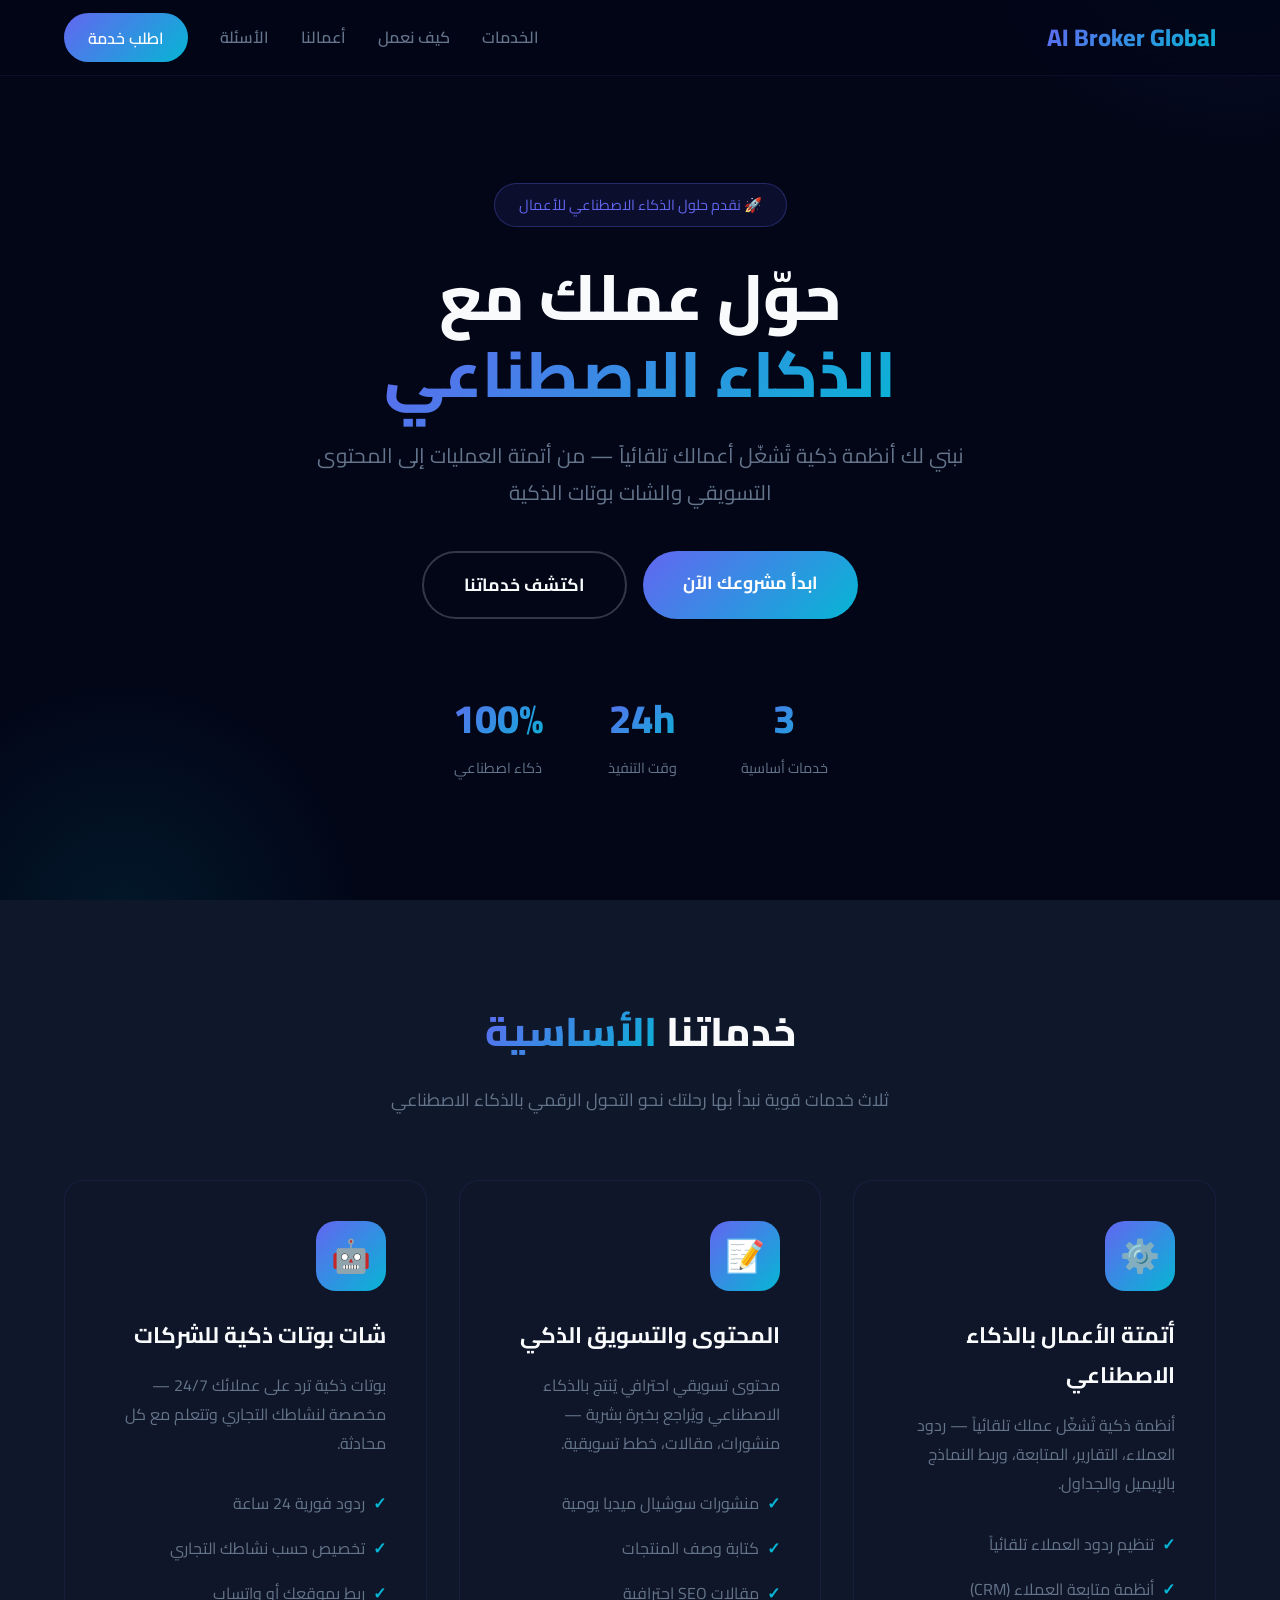
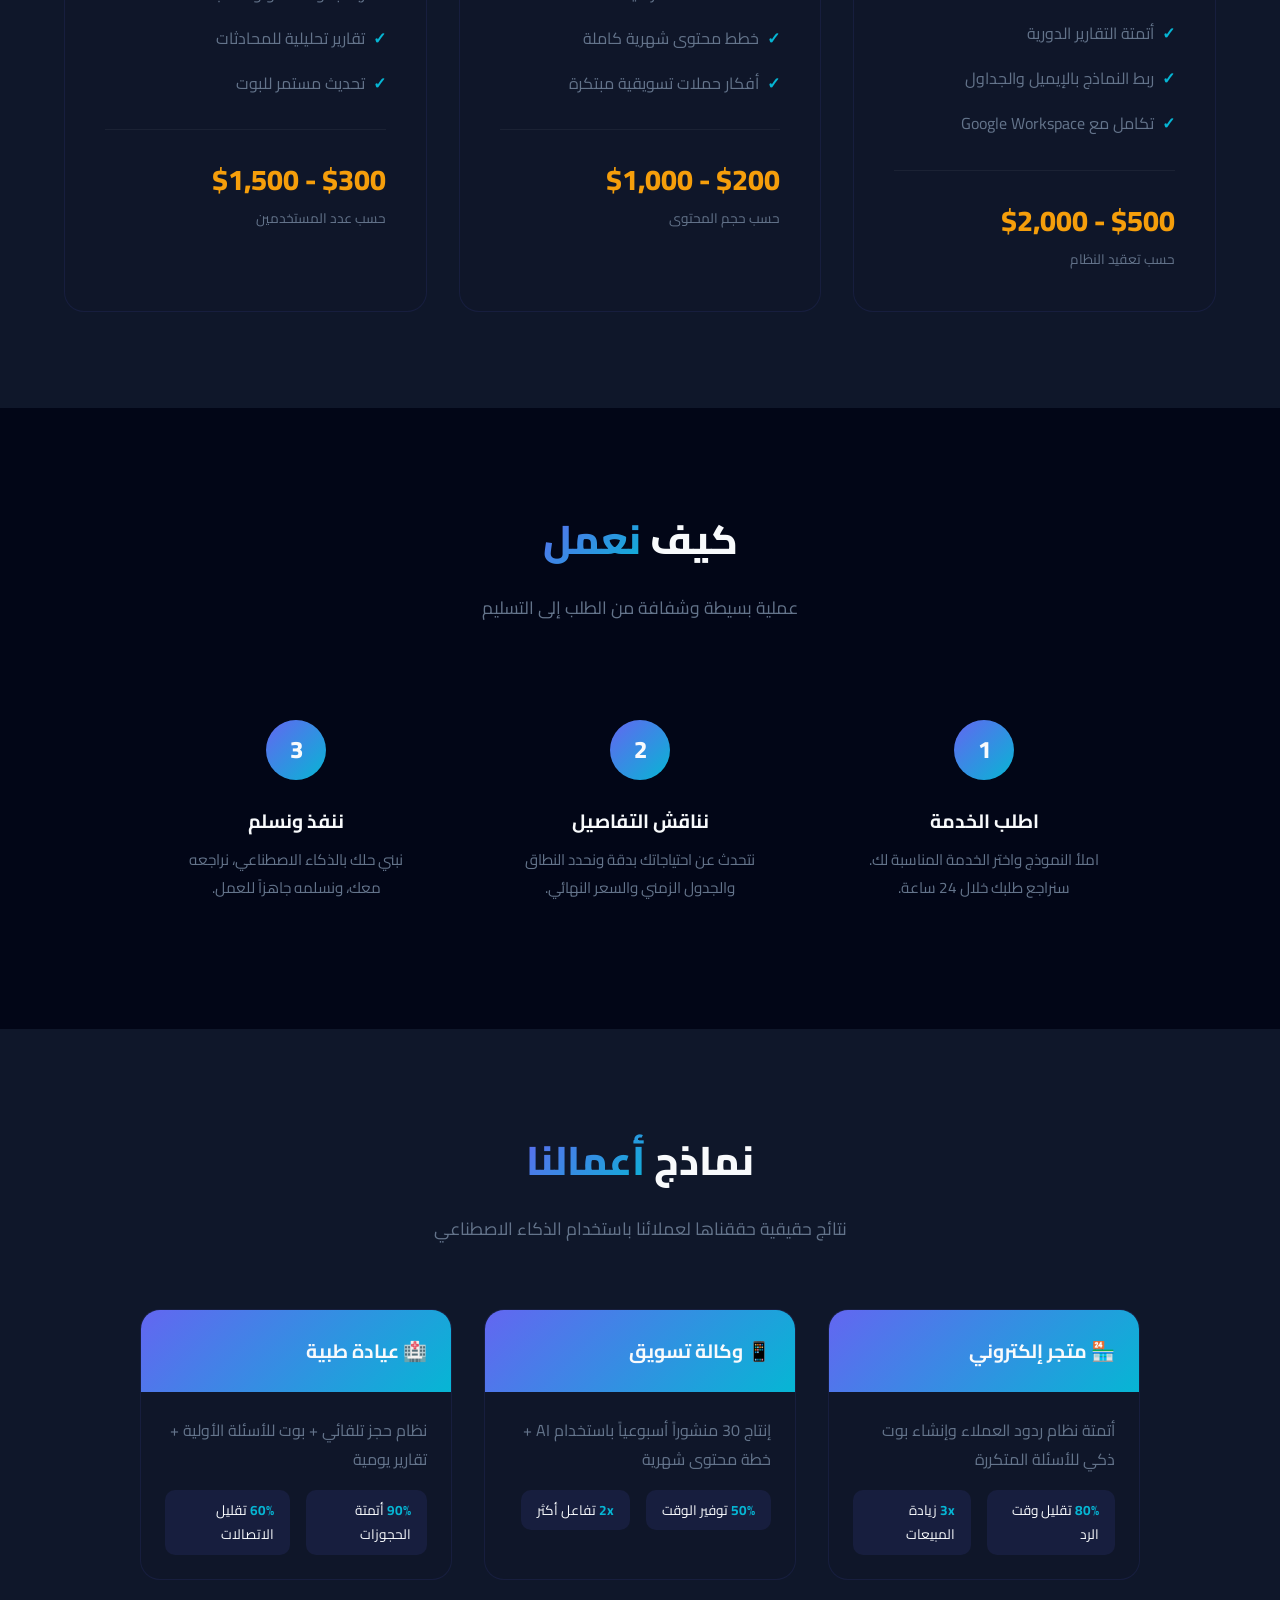
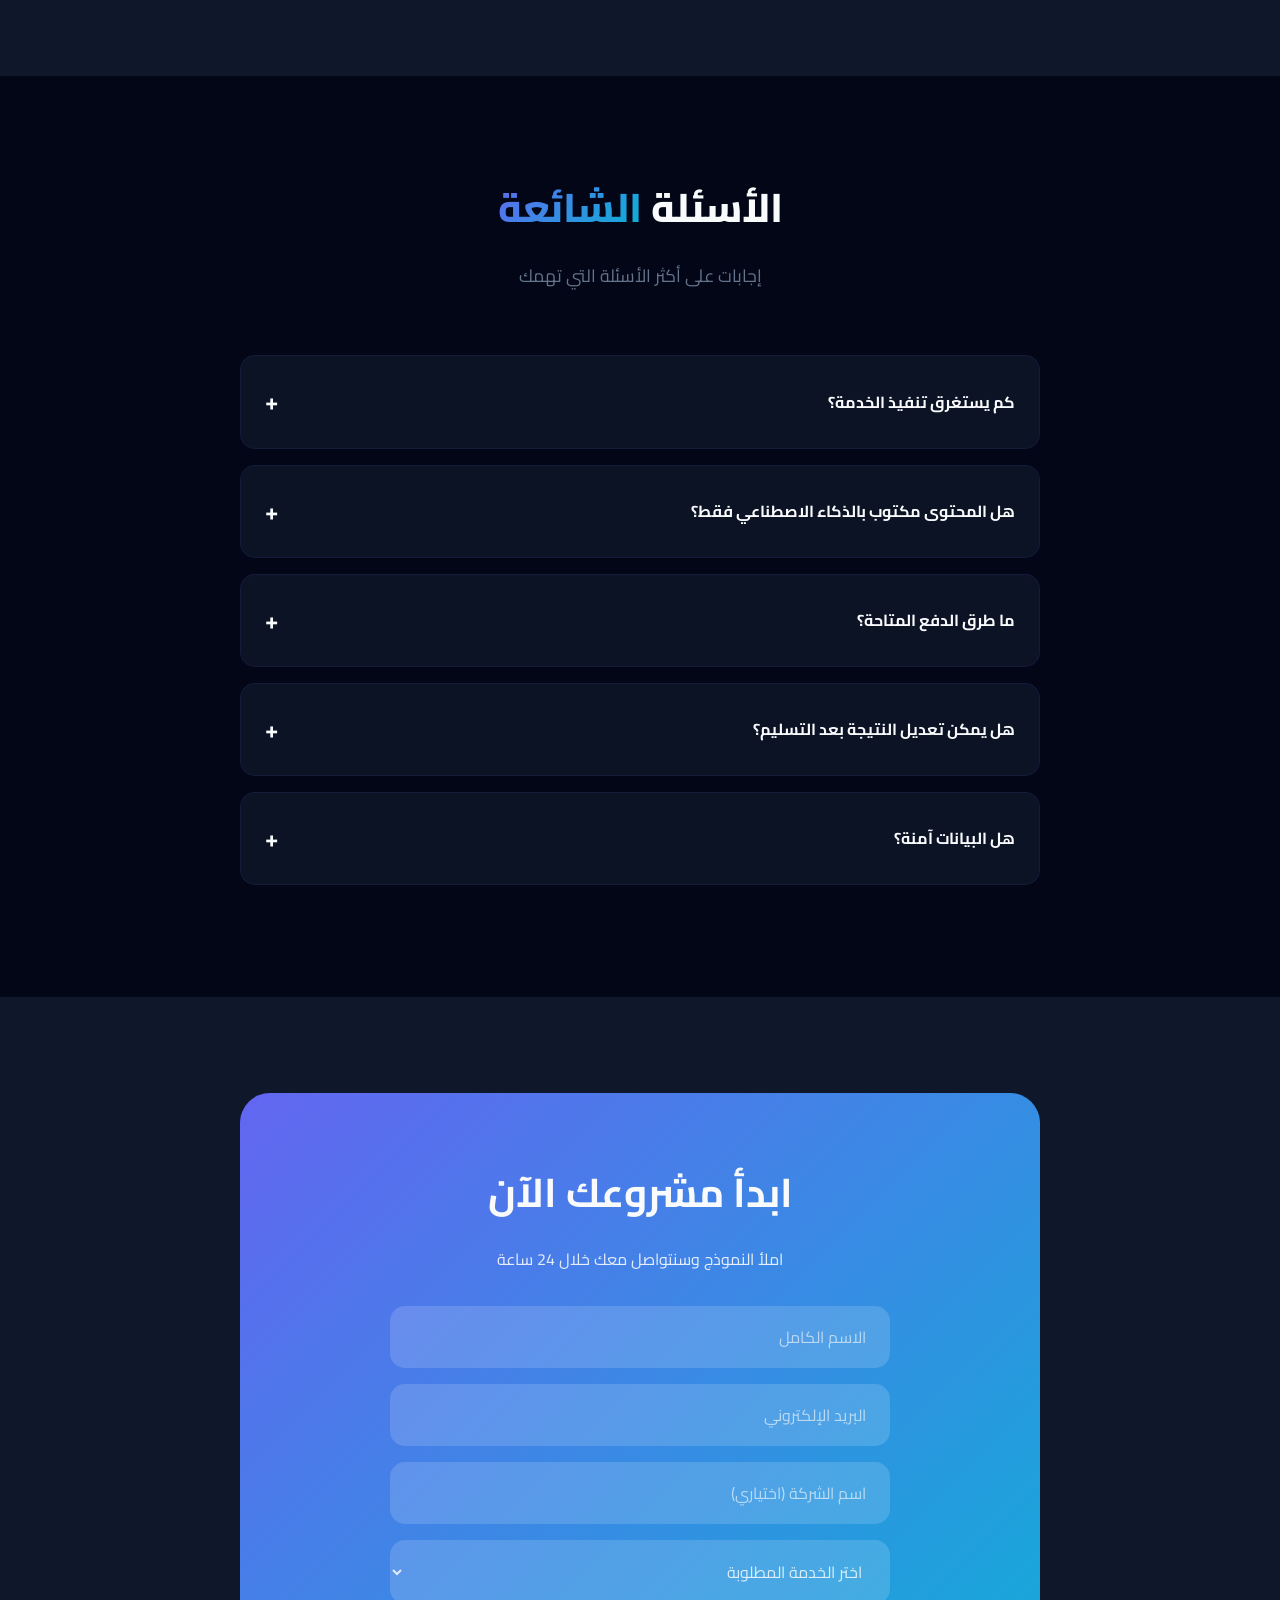
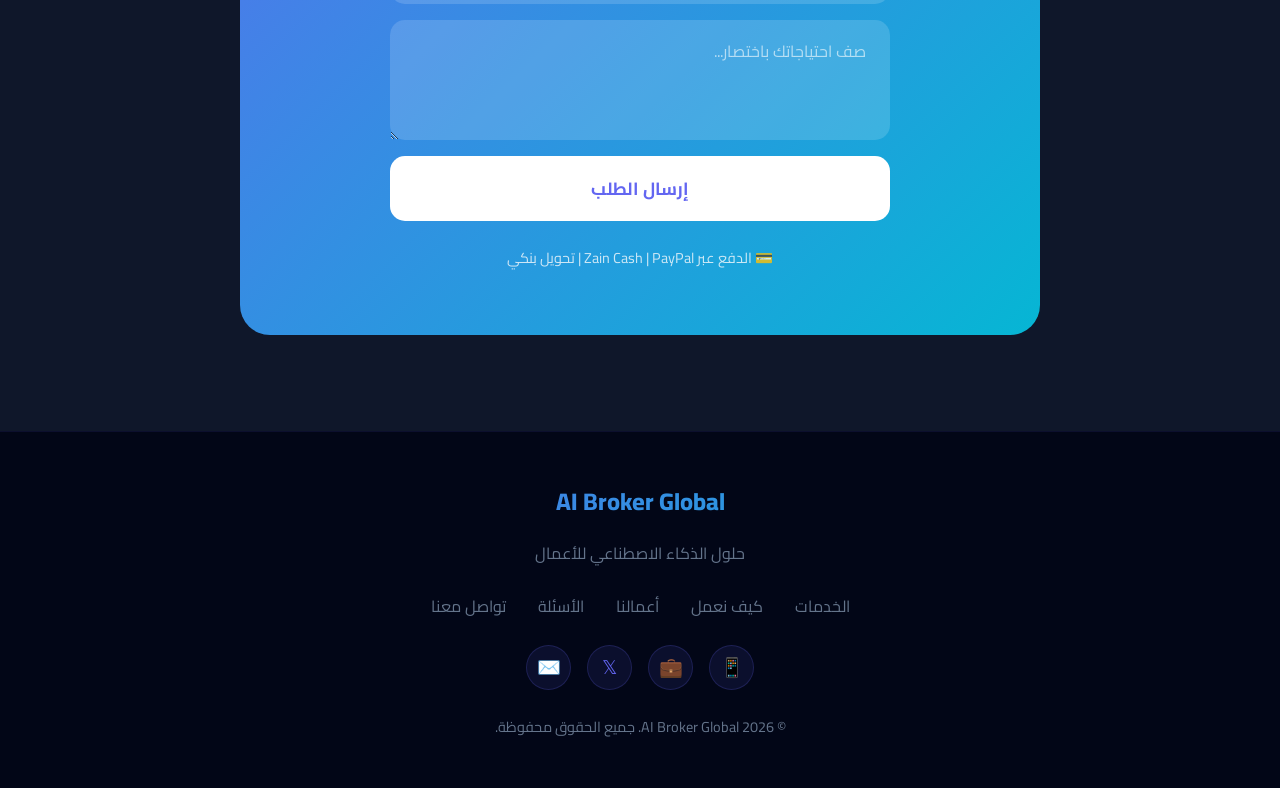
==== index.html @ 9f8cab91 "Move index.htm1 to root for GitHub pages" ====
<!DOCTYPE html>
<html lang="ar" dir="rtl">
<head>
    <meta charset="UTF-8">
    <meta name="viewport" content="width=device-width, initial-scale=1.0">
    <title>AI Broker Global | حلول الذكاء الاصطناعي للأعمال</title>
    <link rel="preconnect" href="https://fonts.googleapis.com">
    <link href="https://fonts.googleapis.com/css2?family=Cairo:wght@300;400;600;700;800&display=swap" rel="stylesheet">
    <style>
        :root {
            --primary: #6366f1;
            --primary-dark: #4f46e5;
            --secondary: #06b6d4;
            --accent: #f59e0b;
            --dark: #0f172a;
            --darker: #020617;
            --light: #f8fafc;
            --gray: #64748b;
            --gradient: linear-gradient(135deg, #6366f1 0%, #06b6d4 100%);
            --gradient-2: linear-gradient(135deg, #f59e0b 0%, #ef4444 100%);
        }

        * {
            margin: 0;
            padding: 0;
            box-sizing: border-box;
        }

        body {
            font-family: 'Cairo', sans-serif;
            background: var(--darker);
            color: var(--light);
            line-height: 1.8;
            overflow-x: hidden;
        }

        /* Animations */
        @keyframes fadeInUp {
            from { opacity: 0; transform: translateY(40px); }
            to { opacity: 1; transform: translateY(0); }
        }

        @keyframes float {
            0%, 100% { transform: translateY(0); }
            50% { transform: translateY(-20px); }
        }

        @keyframes pulse {
            0%, 100% { box-shadow: 0 0 0 0 rgba(99, 102, 241, 0.4); }
            50% { box-shadow: 0 0 0 20px rgba(99, 102, 241, 0); }
        }

        @keyframes gradientShift {
            0% { background-position: 0% 50%; }
            50% { background-position: 100% 50%; }
            100% { background-position: 0% 50%; }
        }

        .animate {
            animation: fadeInUp 0.8s ease forwards;
            opacity: 0;
        }

        .delay-1 { animation-delay: 0.1s; }
        .delay-2 { animation-delay: 0.2s; }
        .delay-3 { animation-delay: 0.3s; }
        .delay-4 { animation-delay: 0.4s; }
        .delay-5 { animation-delay: 0.5s; }

        /* Navigation */
        nav {
            position: fixed;
            top: 0;
            width: 100%;
            padding: 1rem 5%;
            display: flex;
            justify-content: space-between;
            align-items: center;
            z-index: 1000;
            background: rgba(2, 6, 23, 0.8);
            backdrop-filter: blur(20px);
            border-bottom: 1px solid rgba(99, 102, 241, 0.1);
        }

        .logo {
            font-size: 1.5rem;
            font-weight: 800;
            background: var(--gradient);
            -webkit-background-clip: text;
            -webkit-text-fill-color: transparent;
            background-clip: text;
        }

        .nav-links {
            display: flex;
            gap: 2rem;
            list-style: none;
        }

        .nav-links a {
            color: var(--gray);
            text-decoration: none;
            font-weight: 600;
            transition: all 0.3s;
            position: relative;
        }

        .nav-links a:hover {
            color: var(--primary);
        }

        .nav-links a::after {
            content: '';
            position: absolute;
            bottom: -5px;
            right: 0;
            width: 0;
            height: 2px;
            background: var(--gradient);
            transition: width 0.3s;
        }

        .nav-links a:hover::after {
            width: 100%;
        }

        .cta-nav {
            background: var(--gradient);
            color: white !important;
            padding: 0.6rem 1.5rem;
            border-radius: 50px;
        }

        .cta-nav::after { display: none !important; }

        /* Hero Section */
        .hero {
            min-height: 100vh;
            display: flex;
            align-items: center;
            justify-content: center;
            text-align: center;
            padding: 8rem 5% 4rem;
            position: relative;
            overflow: hidden;
        }

        .hero::before {
            content: '';
            position: absolute;
            top: -50%;
            right: -20%;
            width: 600px;
            height: 600px;
            background: radial-gradient(circle, rgba(99, 102, 241, 0.15) 0%, transparent 70%);
            border-radius: 50%;
            animation: float 6s ease-in-out infinite;
        }

        .hero::after {
            content: '';
            position: absolute;
            bottom: -30%;
            left: -10%;
            width: 500px;
            height: 500px;
            background: radial-gradient(circle, rgba(6, 182, 212, 0.1) 0%, transparent 70%);
            border-radius: 50%;
            animation: float 8s ease-in-out infinite reverse;
        }

        .hero-content {
            position: relative;
            z-index: 1;
            max-width: 900px;
        }

        .badge {
            display: inline-block;
            background: rgba(99, 102, 241, 0.1);
            border: 1px solid rgba(99, 102, 241, 0.3);
            padding: 0.5rem 1.5rem;
            border-radius: 50px;
            font-size: 0.9rem;
            color: var(--primary);
            margin-bottom: 2rem;
        }

        .hero h1 {
            font-size: clamp(2.5rem, 5vw, 4.5rem);
            font-weight: 800;
            line-height: 1.2;
            margin-bottom: 1.5rem;
        }

        .hero h1 span {
            background: var(--gradient);
            -webkit-background-clip: text;
            -webkit-text-fill-color: transparent;
            background-clip: text;
        }

        .hero p {
            font-size: 1.3rem;
            color: var(--gray);
            margin-bottom: 2.5rem;
            max-width: 700px;
            margin-left: auto;
            margin-right: auto;
        }

        .hero-buttons {
            display: flex;
            gap: 1rem;
            justify-content: center;
            flex-wrap: wrap;
        }

        .btn {
            padding: 1rem 2.5rem;
            border-radius: 50px;
            font-weight: 700;
            font-size: 1.1rem;
            text-decoration: none;
            transition: all 0.3s;
            border: none;
            cursor: pointer;
            font-family: 'Cairo', sans-serif;
        }

        .btn-primary {
            background: var(--gradient);
            color: white;
            animation: pulse 2s infinite;
        }

        .btn-primary:hover {
            transform: translateY(-3px);
            box-shadow: 0 10px 40px rgba(99, 102, 241, 0.4);
        }

        .btn-secondary {
            background: transparent;
            color: var(--light);
            border: 2px solid rgba(255, 255, 255, 0.2);
        }

        .btn-secondary:hover {
            border-color: var(--primary);
            color: var(--primary);
        }

        /* Stats */
        .stats {
            display: flex;
            justify-content: center;
            gap: 4rem;
            margin-top: 4rem;
            flex-wrap: wrap;
        }

        .stat-item {
            text-align: center;
        }

        .stat-number {
            font-size: 2.5rem;
            font-weight: 800;
            background: var(--gradient);
            -webkit-background-clip: text;
            -webkit-text-fill-color: transparent;
        }

        .stat-label {
            color: var(--gray);
            font-size: 0.9rem;
        }

        /* Section Styles */
        section {
            padding: 6rem 5%;
        }

        .section-header {
            text-align: center;
            margin-bottom: 4rem;
        }

        .section-header h2 {
            font-size: 2.5rem;
            font-weight: 800;
            margin-bottom: 1rem;
        }

        .section-header h2 span {
            background: var(--gradient);
            -webkit-background-clip: text;
            -webkit-text-fill-color: transparent;
        }

        .section-header p {
            color: var(--gray);
            font-size: 1.1rem;
            max-width: 600px;
            margin: 0 auto;
        }

        /* Services */
        .services {
            background: var(--dark);
        }

        .services-grid {
            display: grid;
            grid-template-columns: repeat(auto-fit, minmax(350px, 1fr));
            gap: 2rem;
            max-width: 1200px;
            margin: 0 auto;
        }

        .service-card {
            background: rgba(15, 23, 42, 0.8);
            border: 1px solid rgba(99, 102, 241, 0.1);
            border-radius: 20px;
            padding: 2.5rem;
            transition: all 0.4s;
            position: relative;
            overflow: hidden;
        }

        .service-card::before {
            content: '';
            position: absolute;
            top: 0;
            left: 0;
            width: 100%;
            height: 3px;
            background: var(--gradient);
            transform: scaleX(0);
            transition: transform 0.4s;
        }

        .service-card:hover::before {
            transform: scaleX(1);
        }

        .service-card:hover {
            transform: translateY(-10px);
            border-color: rgba(99, 102, 241, 0.3);
            box-shadow: 0 20px 60px rgba(99, 102, 241, 0.1);
        }

        .service-icon {
            width: 70px;
            height: 70px;
            background: var(--gradient);
            border-radius: 20px;
            display: flex;
            align-items: center;
            justify-content: center;
            font-size: 2rem;
            margin-bottom: 1.5rem;
        }

        .service-card h3 {
            font-size: 1.4rem;
            margin-bottom: 1rem;
            font-weight: 700;
        }

        .service-card p {
            color: var(--gray);
            margin-bottom: 1.5rem;
        }

        .service-features {
            list-style: none;
        }

        .service-features li {
            padding: 0.5rem 0;
            color: var(--gray);
            display: flex;
            align-items: center;
            gap: 0.5rem;
        }

        .service-features li::before {
            content: '✓';
            color: var(--secondary);
            font-weight: bold;
        }

        .service-price {
            margin-top: 1.5rem;
            padding-top: 1.5rem;
            border-top: 1px solid rgba(255, 255, 255, 0.05);
        }

        .price-tag {
            font-size: 1.8rem;
            font-weight: 800;
            color: var(--accent);
        }

        .price-note {
            color: var(--gray);
            font-size: 0.85rem;
        }

        /* How It Works */
        .process {
            background: var(--darker);
        }

        .process-steps {
            display: flex;
            justify-content: center;
            gap: 2rem;
            flex-wrap: wrap;
            max-width: 1000px;
            margin: 0 auto;
        }

        .step {
            flex: 1;
            min-width: 250px;
            text-align: center;
            padding: 2rem;
            position: relative;
        }

        .step-number {
            width: 60px;
            height: 60px;
            background: var(--gradient);
            border-radius: 50%;
            display: flex;
            align-items: center;
            justify-content: center;
            font-size: 1.5rem;
            font-weight: 800;
            margin: 0 auto 1.5rem;
            position: relative;
        }

        .step h3 {
            font-size: 1.2rem;
            margin-bottom: 0.5rem;
        }

        .step p {
            color: var(--gray);
            font-size: 0.95rem;
        }

        /* Case Studies */
        .cases {
            background: var(--dark);
        }

        .cases-grid {
            display: grid;
            grid-template-columns: repeat(auto-fit, minmax(300px, 1fr));
            gap: 2rem;
            max-width: 1000px;
            margin: 0 auto;
        }

        .case-card {
            background: rgba(15, 23, 42, 0.8);
            border-radius: 20px;
            overflow: hidden;
            border: 1px solid rgba(99, 102, 241, 0.1);
            transition: all 0.3s;
        }

        .case-card:hover {
            transform: translateY(-5px);
            border-color: rgba(99, 102, 241, 0.3);
        }

        .case-header {
            padding: 1.5rem;
            background: var(--gradient);
        }

        .case-header h4 {
            font-size: 1.2rem;
        }

        .case-body {
            padding: 1.5rem;
        }

        .case-body p {
            color: var(--gray);
            margin-bottom: 1rem;
        }

        .case-result {
            display: flex;
            gap: 1rem;
        }

        .result-item {
            background: rgba(99, 102, 241, 0.1);
            padding: 0.5rem 1rem;
            border-radius: 10px;
            font-size: 0.85rem;
        }

        .result-item strong {
            color: var(--secondary);
        }

        /* FAQ */
        .faq {
            background: var(--darker);
        }

        .faq-list {
            max-width: 800px;
            margin: 0 auto;
        }

        .faq-item {
            background: rgba(15, 23, 42, 0.8);
            border: 1px solid rgba(99, 102, 241, 0.1);
            border-radius: 15px;
            margin-bottom: 1rem;
            overflow: hidden;
        }

        .faq-question {
            padding: 1.5rem;
            cursor: pointer;
            display: flex;
            justify-content: space-between;
            align-items: center;
            font-weight: 700;
            transition: all 0.3s;
        }

        .faq-question:hover {
            color: var(--primary);
        }

        .faq-icon {
            font-size: 1.5rem;
            transition: transform 0.3s;
        }

        .faq-item.active .faq-icon {
            transform: rotate(45deg);
        }

        .faq-answer {
            padding: 0 1.5rem;
            max-height: 0;
            overflow: hidden;
            transition: all 0.3s;
            color: var(--gray);
        }

        .faq-item.active .faq-answer {
            padding: 0 1.5rem 1.5rem;
            max-height: 200px;
        }

        /* Contact */
        .contact {
            background: var(--dark);
            text-align: center;
        }

        .contact-box {
            background: var(--gradient);
            border-radius: 30px;
            padding: 4rem 2rem;
            max-width: 800px;
            margin: 0 auto;
            position: relative;
            overflow: hidden;
        }

        .contact-box::before {
            content: '';
            position: absolute;
            top: -50%;
            right: -20%;
            width: 300px;
            height: 300px;
            background: rgba(255, 255, 255, 0.1);
            border-radius: 50%;
        }

        .contact-box h2 {
            font-size: 2.5rem;
            margin-bottom: 1rem;
            position: relative;
        }

        .contact-box p {
            margin-bottom: 2rem;
            opacity: 0.9;
            position: relative;
        }

        .contact-form {
            display: flex;
            flex-direction: column;
            gap: 1rem;
            max-width: 500px;
            margin: 0 auto;
            position: relative;
        }

        .contact-form input,
        .contact-form select,
        .contact-form textarea {
            padding: 1rem 1.5rem;
            border-radius: 15px;
            border: none;
            font-family: 'Cairo', sans-serif;
            font-size: 1rem;
            background: rgba(255, 255, 255, 0.15);
            color: white;
            outline: none;
        }

        .contact-form input::placeholder,
        .contact-form textarea::placeholder {
            color: rgba(255, 255, 255, 0.6);
        }

        .contact-form select {
            color: rgba(255, 255, 255, 0.8);
        }

        .contact-form select option {
            background: var(--dark);
            color: var(--light);
        }

        .contact-form textarea {
            min-height: 120px;
            resize: vertical;
        }

        .contact-form button {
            background: white;
            color: var(--primary);
            padding: 1rem;
            border-radius: 15px;
            border: none;
            font-family: 'Cairo', sans-serif;
            font-size: 1.1rem;
            font-weight: 700;
            cursor: pointer;
            transition: all 0.3s;
        }

        .contact-form button:hover {
            transform: translateY(-3px);
            box-shadow: 0 10px 30px rgba(0, 0, 0, 0.2);
        }

        .payment-note {
            margin-top: 1.5rem;
            font-size: 0.9rem;
            opacity: 0.8;
        }

        .payment-note img {
            height: 30px;
            margin: 0 5px;
            vertical-align: middle;
        }

        /* Footer */
        footer {
            background: var(--darker);
            padding: 3rem 5%;
            text-align: center;
            border-top: 1px solid rgba(99, 102, 241, 0.1);
        }

        .footer-logo {
            font-size: 1.5rem;
            font-weight: 800;
            background: var(--gradient);
            -webkit-background-clip: text;
            -webkit-text-fill-color: transparent;
            margin-bottom: 1rem;
        }

        .footer-links {
            display: flex;
            justify-content: center;
            gap: 2rem;
            margin: 1.5rem 0;
            flex-wrap: wrap;
        }

        .footer-links a {
            color: var(--gray);
            text-decoration: none;
            transition: color 0.3s;
        }

        .footer-links a:hover {
            color: var(--primary);
        }

        .social-links {
            display: flex;
            justify-content: center;
            gap: 1rem;
            margin: 1.5rem 0;
        }

        .social-links a {
            width: 45px;
            height: 45px;
            border-radius: 50%;
            background: rgba(99, 102, 241, 0.1);
            display: flex;
            align-items: center;
            justify-content: center;
            color: var(--primary);
            text-decoration: none;
            font-size: 1.2rem;
            transition: all 0.3s;
            border: 1px solid rgba(99, 102, 241, 0.2);
        }

        .social-links a:hover {
            background: var(--gradient);
            color: white;
            transform: translateY(-3px);
        }

        .copyright {
            color: var(--gray);
            font-size: 0.9rem;
        }

        /* Mobile Menu */
        .menu-toggle {
            display: none;
            font-size: 1.5rem;
            cursor: pointer;
            color: var(--light);
        }

        /* Responsive */
        @media (max-width: 768px) {
            .nav-links {
                display: none;
                position: absolute;
                top: 100%;
                right: 0;
                width: 100%;
                background: var(--darker);
                flex-direction: column;
                padding: 1rem;
                gap: 1rem;
            }

            .nav-links.active {
                display: flex;
            }

            .menu-toggle {
                display: block;
            }

            .hero h1 {
                font-size: 2rem;
            }

            .stats {
                gap: 2rem;
            }

            .services-grid {
                grid-template-columns: 1fr;
            }

            .process-steps {
                flex-direction: column;
            }
        }

        /* Scroll animations */
        .scroll-reveal {
            opacity: 0;
            transform: translateY(30px);
            transition: all 0.8s ease;
        }

        .scroll-reveal.visible {
            opacity: 1;
            transform: translateY(0);
        }
    </style>
</head>
<body>
    <!-- Navigation -->
    <nav>
        <div class="logo">AI Broker Global</div>
        <div class="menu-toggle" onclick="toggleMenu()">☰</div>
        <ul class="nav-links" id="navLinks">
            <li><a href="#services">الخدمات</a></li>
            <li><a href="#process">كيف نعمل</a></li>
            <li><a href="#cases">أعمالنا</a></li>
            <li><a href="#faq">الأسئلة</a></li>
            <li><a href="#contact" class="cta-nav">اطلب خدمة</a></li>
        </ul>
    </nav>

    <!-- Hero Section -->
    <section class="hero">
        <div class="hero-content">
            <div class="badge animate">🚀 نقدم حلول الذكاء الاصطناعي للأعمال</div>
            <h1 class="animate delay-1">
                حوّل عملك مع<br>
                <span>الذكاء الاصطناعي</span>
            </h1>
            <p class="animate delay-2">
                نبني لك أنظمة ذكية تُشغّل أعمالك تلقائياً — من أتمتة العمليات إلى المحتوى التسويقي والشات بوتات الذكية
            </p>
            <div class="hero-buttons animate delay-3">
                <a href="#contact" class="btn btn-primary">ابدأ مشروعك الآن</a>
                <a href="#services" class="btn btn-secondary">اكتشف خدماتنا</a>
            </div>
            <div class="stats animate delay-4">
                <div class="stat-item">
                    <div class="stat-number">3</div>
                    <div class="stat-label">خدمات أساسية</div>
                </div>
                <div class="stat-item">
                    <div class="stat-number">24h</div>
                    <div class="stat-label">وقت التنفيذ</div>
                </div>
                <div class="stat-item">
                    <div class="stat-number">100%</div>
                    <div class="stat-label">ذكاء اصطناعي</div>
                </div>
            </div>
        </div>
    </section>

    <!-- Services Section -->
    <section class="services" id="services">
        <div class="section-header scroll-reveal">
            <h2>خدماتنا <span>الأساسية</span></h2>
            <p>ثلاث خدمات قوية نبدأ بها رحلتك نحو التحول الرقمي بالذكاء الاصطناعي</p>
        </div>
        <div class="services-grid">
            <!-- Service 1 -->
            <div class="service-card scroll-reveal">
                <div class="service-icon">⚙️</div>
                <h3>أتمتة الأعمال بالذكاء الاصطناعي</h3>
                <p>أنظمة ذكية تُشغّل عملك تلقائياً — ردود العملاء، التقارير، المتابعة، وربط النماذج بالإيميل والجداول.</p>
                <ul class="service-features">
                    <li>تنظيم ردود العملاء تلقائياً</li>
                    <li>أنظمة متابعة العملاء (CRM)</li>
                    <li>أتمتة التقارير الدورية</li>
                    <li>ربط النماذج بالإيميل والجداول</li>
                    <li>تكامل مع Google Workspace</li>
                </ul>
                <div class="service-price">
                    <div class="price-tag">$500 - $2,000</div>
                    <div class="price-note">حسب تعقيد النظام</div>
                </div>
            </div>

            <!-- Service 2 -->
            <div class="service-card scroll-reveal">
                <div class="service-icon">📝</div>
                <h3>المحتوى والتسويق الذكي</h3>
                <p>محتوى تسويقي احترافي يُنتج بالذكاء الاصطناعي ويُراجع بخبرة بشرية — منشورات، مقالات، خطط تسويقية.</p>
                <ul class="service-features">
                    <li>منشورات سوشيال ميديا يومية</li>
                    <li>كتابة وصف المنتجات</li>
                    <li>مقالات SEO احترافية</li>
                    <li>خطط محتوى شهرية كاملة</li>
                    <li>أفكار حملات تسويقية مبتكرة</li>
                </ul>
                <div class="service-price">
                    <div class="price-tag">$200 - $1,000</div>
                    <div class="price-note">حسب حجم المحتوى</div>
                </div>
            </div>

            <!-- Service 3 -->
            <div class="service-card scroll-reveal">
                <div class="service-icon">🤖</div>
                <h3>شات بوتات ذكية للشركات</h3>
                <p>بوتات ذكية ترد على عملائك 24/7 — مخصصة لنشاطك التجاري وتتعلم مع كل محادثة.</p>
                <ul class="service-features">
                    <li>ردود فورية 24 ساعة</li>
                    <li>تخصيص حسب نشاطك التجاري</li>
                    <li>ربط بموقعك أو واتساب</li>
                    <li>تقارير تحليلية للمحادثات</li>
                    <li>تحديث مستمر للبوت</li>
                </ul>
                <div class="service-price">
                    <div class="price-tag">$300 - $1,500</div>
                    <div class="price-note">حسب عدد المستخدمين</div>
                </div>
            </div>
        </div>
    </section>

    <!-- How It Works -->
    <section class="process" id="process">
        <div class="section-header scroll-reveal">
            <h2>كيف <span>نعمل</span></h2>
            <p>عملية بسيطة وشفافة من الطلب إلى التسليم</p>
        </div>
        <div class="process-steps">
            <div class="step scroll-reveal">
                <div class="step-number">1</div>
                <h3>اطلب الخدمة</h3>
                <p>املأ النموذج واختر الخدمة المناسبة لك. سنراجع طلبك خلال 24 ساعة.</p>
            </div>
            <div class="step scroll-reveal">
                <div class="step-number">2</div>
                <h3>نناقش التفاصيل</h3>
                <p>نتحدث عن احتياجاتك بدقة ونحدد النطاق والجدول الزمني والسعر النهائي.</p>
            </div>
            <div class="step scroll-reveal">
                <div class="step-number">3</div>
                <h3>ننفذ ونسلم</h3>
                <p>نبني حلك بالذكاء الاصطناعي، نراجعه معك، ونسلمه جاهزاً للعمل.</p>
            </div>
        </div>
    </section>

    <!-- Case Studies -->
    <section class="cases" id="cases">
        <div class="section-header scroll-reveal">
            <h2>نماذج <span>أعمالنا</span></h2>
            <p>نتائج حقيقية حققناها لعملائنا باستخدام الذكاء الاصطناعي</p>
        </div>
        <div class="cases-grid">
            <div class="case-card scroll-reveal">
                <div class="case-header">
                    <h4>🏪 متجر إلكتروني</h4>
                </div>
                <div class="case-body">
                    <p>أتمتة نظام ردود العملاء وإنشاء بوت ذكي للأسئلة المتكررة</p>
                    <div class="case-result">
                        <div class="result-item"><strong>80%</strong> تقليل وقت الرد</div>
                        <div class="result-item"><strong>3x</strong> زيادة المبيعات</div>
                    </div>
                </div>
            </div>
            <div class="case-card scroll-reveal">
                <div class="case-header">
                    <h4>📱 وكالة تسويق</h4>
                </div>
                <div class="case-body">
                    <p>إنتاج 30 منشوراً أسبوعياً باستخدام AI + خطة محتوى شهرية</p>
                    <div class="case-result">
                        <div class="result-item"><strong>50%</strong> توفير الوقت</div>
                        <div class="result-item"><strong>2x</strong> تفاعل أكثر</div>
                    </div>
                </div>
            </div>
            <div class="case-card scroll-reveal">
                <div class="case-header">
                    <h4>🏥 عيادة طبية</h4>
                </div>
                <div class="case-body">
                    <p>نظام حجز تلقائي + بوت للأسئلة الأولية + تقارير يومية</p>
                    <div class="case-result">
                        <div class="result-item"><strong>90%</strong> أتمتة الحجوزات</div>
                        <div class="result-item"><strong>60%</strong> تقليل الاتصالات</div>
                    </div>
                </div>
            </div>
        </div>
    </section>

    <!-- FAQ -->
    <section class="faq" id="faq">
        <div class="section-header scroll-reveal">
            <h2>الأسئلة <span>الشائعة</span></h2>
            <p>إجابات على أكثر الأسئلة التي تهمك</p>
        </div>
        <div class="faq-list">
            <div class="faq-item scroll-reveal">
                <div class="faq-question" onclick="toggleFaq(this)">
                    <span>كم يستغرق تنفيذ الخدمة؟</span>
                    <span class="faq-icon">+</span>
                </div>
                <div class="faq-answer">
                    تعتمد على الخدمة: المحتوى التسويقي من 1-3 أيام، الأتمتة من 2-5 أيام، والشات بوت من 2-4 أيام. نحدد الجدول الزمني بدقة قبل البدء.
                </div>
            </div>
            <div class="faq-item scroll-reveal">
                <div class="faq-question" onclick="toggleFaq(this)">
                    <span>هل المحتوى مكتوب بالذكاء الاصطناعي فقط؟</span>
                    <span class="faq-icon">+</span>
                </div>
                <div class="faq-answer">
                    نستخدم AI لإنتاج المحتوى الأولي ثم نراجعه ونحسنه يدوياً لضمان الجودة والدقة والتناسب مع هوية علامتك التجارية.
                </div>
            </div>
            <div class="faq-item scroll-reveal">
                <div class="faq-question" onclick="toggleFaq(this)">
                    <span>ما طرق الدفع المتاحة؟</span>
                    <span class="faq-icon">+</span>
                </div>
                <div class="faq-answer">
                    ندعم الدفع عبر Zain Cash، PayPal، والتحويل البنكي. الدفع يكون على مرحلتين: 50% مقدم و50% عند التسليم.
                </div>
            </div>
            <div class="faq-item scroll-reveal">
                <div class="faq-question" onclick="toggleFaq(this)">
                    <span>هل يمكن تعديل النتيجة بعد التسليم؟</span>
                    <span class="faq-icon">+</span>
                </div>
                <div class="faq-answer">
                    نعم! نقدم جولتين من التعديلات المجانية بعد التسليم. هدفنا رضاك التام عن النتيجة النهائية.
                </div>
            </div>
            <div class="faq-item scroll-reveal">
                <div class="faq-question" onclick="toggleFaq(this)">
                    <span>هل البيانات آمنة؟</span>
                    <span class="faq-icon">+</span>
                </div>
                <div class="faq-answer">
                    نعم، نلتزم بسرية بياناتك. لا نشارك معلوماتك مع أي طرف ثالث ونستخدم أدوات آمنة لمعالجة البيانات.
                </div>
            </div>
        </div>
    </section>

    <!-- Contact Section -->
    <section class="contact" id="contact">
        <div class="contact-box scroll-reveal">
            <h2>ابدأ مشروعك الآن</h2>
            <p>املأ النموذج وسنتواصل معك خلال 24 ساعة</p>
            <form class="contact-form" onsubmit="handleSubmit(event)">
                <input type="text" placeholder="الاسم الكامل" required>
                <input type="email" placeholder="البريد الإلكتروني" required>
                <input type="text" placeholder="اسم الشركة (اختياري)">
                <select required>
                    <option value="">اختر الخدمة المطلوبة</option>
                    <option value="automation">أتمتة الأعمال بالذكاء الاصطناعي</option>
                    <option value="content">المحتوى والتسويق الذكي</option>
                    <option value="chatbot">شات بوتات ذكية</option>
                    <option value="other">خدمة أخرى / استشارة</option>
                </select>
                <textarea placeholder="صف احتياجاتك باختصار..."></textarea>
                <button type="submit">إرسال الطلب</button>
            </form>
            <div class="payment-note">
                💳 الدفع عبر Zain Cash | PayPal | تحويل بنكي
            </div>
        </div>
    </section>

    <!-- Footer -->
    <footer>
        <div class="footer-logo">AI Broker Global</div>
        <p style="color: var(--gray); margin-bottom: 1rem;">حلول الذكاء الاصطناعي للأعمال</p>
        <div class="footer-links">
            <a href="#services">الخدمات</a>
            <a href="#process">كيف نعمل</a>
            <a href="#cases">أعمالنا</a>
            <a href="#faq">الأسئلة</a>
            <a href="#contact">تواصل معنا</a>
        </div>
        <div class="social-links">
            <a href="#" title="WhatsApp">📱</a>
            <a href="#" title="LinkedIn">💼</a>
            <a href="#" title="Twitter/X">𝕏</a>
            <a href="#" title="Email">✉️</a>
        </div>
        <div class="copyright">
            © 2026 AI Broker Global. جميع الحقوق محفوظة.
        </div>
    </footer>

    <script>
        // Mobile Menu Toggle
        function toggleMenu() {
            document.getElementById('navLinks').classList.toggle('active');
        }

        // FAQ Toggle
        function toggleFaq(element) {
            const item = element.parentElement;
            const isActive = item.classList.contains('active');

            // Close all
            document.querySelectorAll('.faq-item').forEach(i => i.classList.remove('active'));

            // Open clicked if wasn't active
            if (!isActive) {
                item.classList.add('active');
            }
        }

        // Scroll Reveal
        const observerOptions = {
            threshold: 0.1,
            rootMargin: '0px 0px -50px 0px'
        };

        const observer = new IntersectionObserver((entries) => {
            entries.forEach(entry => {
                if (entry.isIntersecting) {
                    entry.target.classList.add('visible');
                }
            });
        }, observerOptions);

        document.querySelectorAll('.scroll-reveal').forEach(el => observer.observe(el));

        // Smooth Scroll
        document.querySelectorAll('a[href^="#"]').forEach(anchor => {
            anchor.addEventListener('click', function(e) {
                e.preventDefault();
                const target = document.querySelector(this.getAttribute('href'));
                if (target) {
                    target.scrollIntoView({ behavior: 'smooth', block: 'start' });
                    document.getElementById('navLinks').classList.remove('active');
                }
            });
        });

        // Form Submit
        function handleSubmit(e) {
            e.preventDefault();
            alert('تم استلام طلبك! سنتواصل معك خلال 24 ساعة.\n\nللدفع السريع عبر Zain Cash: [رقمك هنا]');
            e.target.reset();
        }

        // Navbar Background on Scroll
        window.addEventListener('scroll', () => {
            const nav = document.querySelector('nav');
            if (window.scrollY > 50) {
                nav.style.background = 'rgba(2, 6, 23, 0.95)';
            } else {
                nav.style.background = 'rgba(2, 6, 23, 0.8)';
            }
        });
    </script>
</body>
</html>
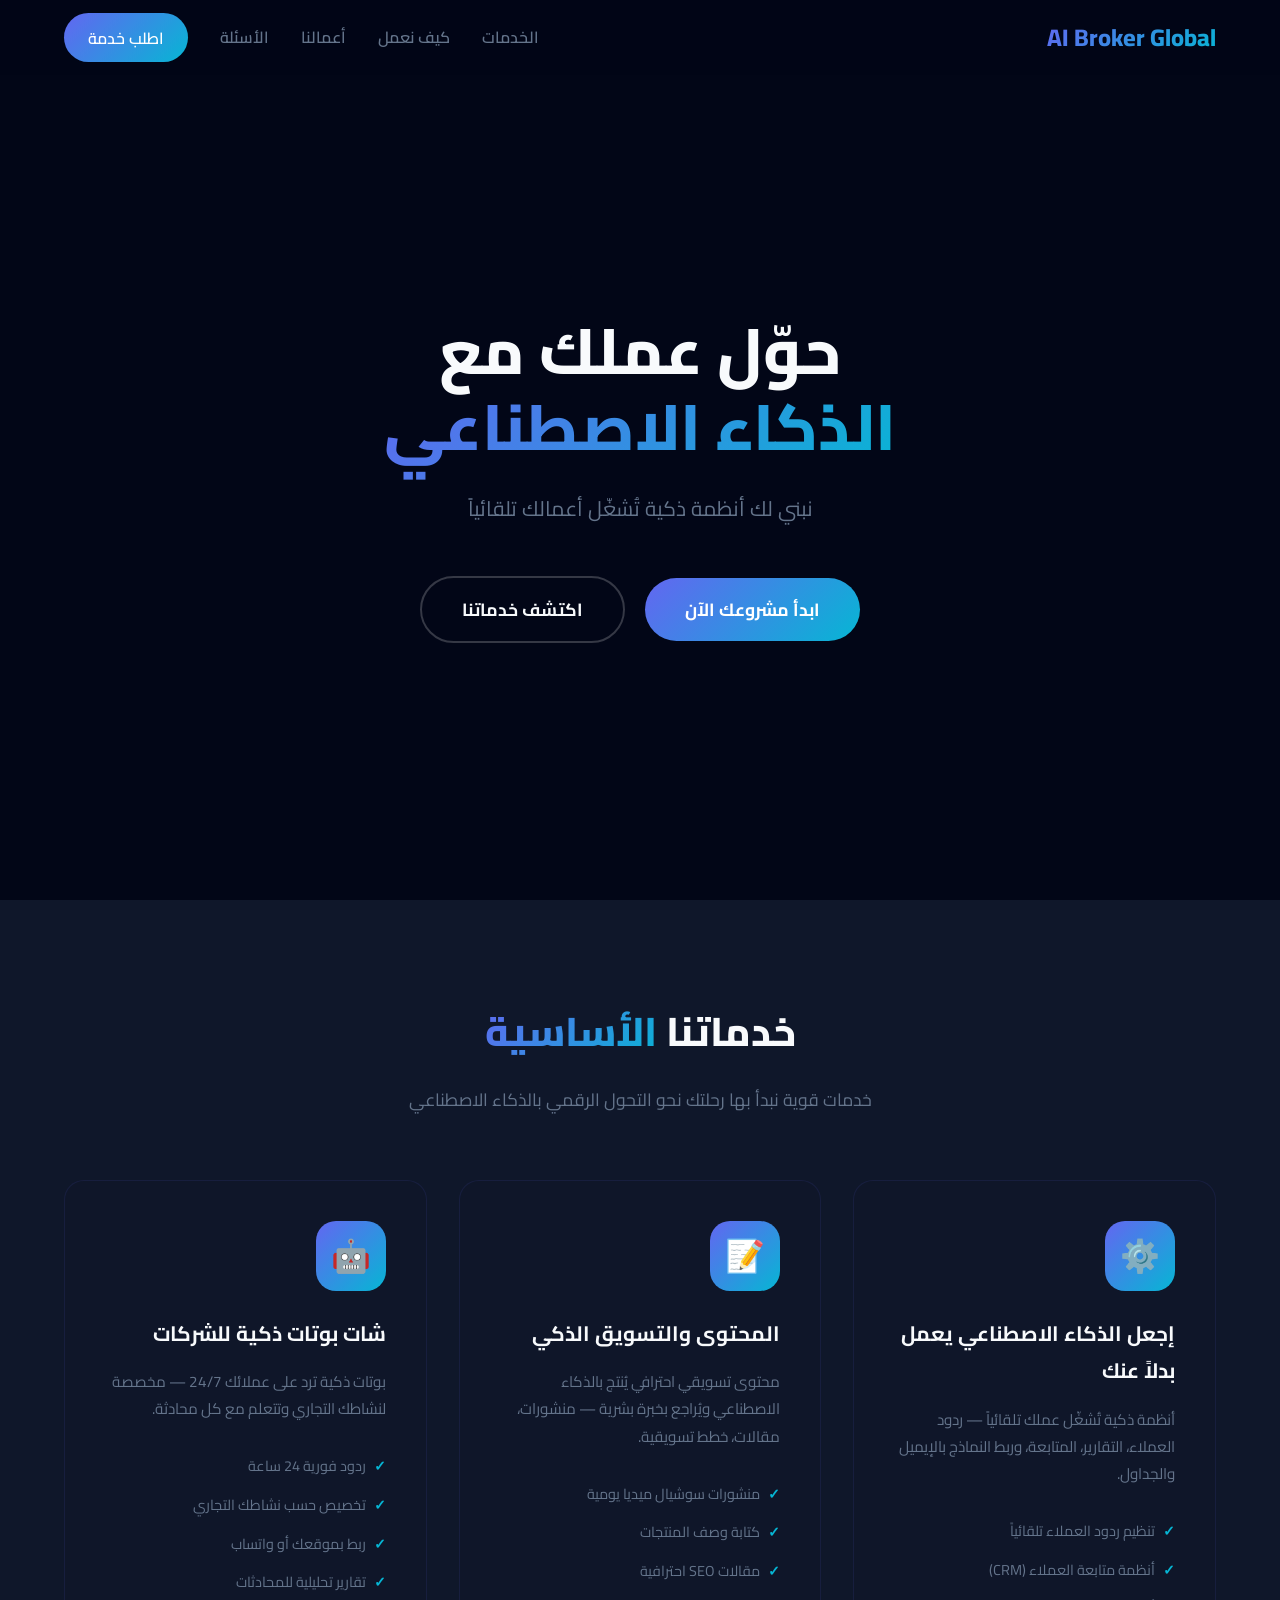
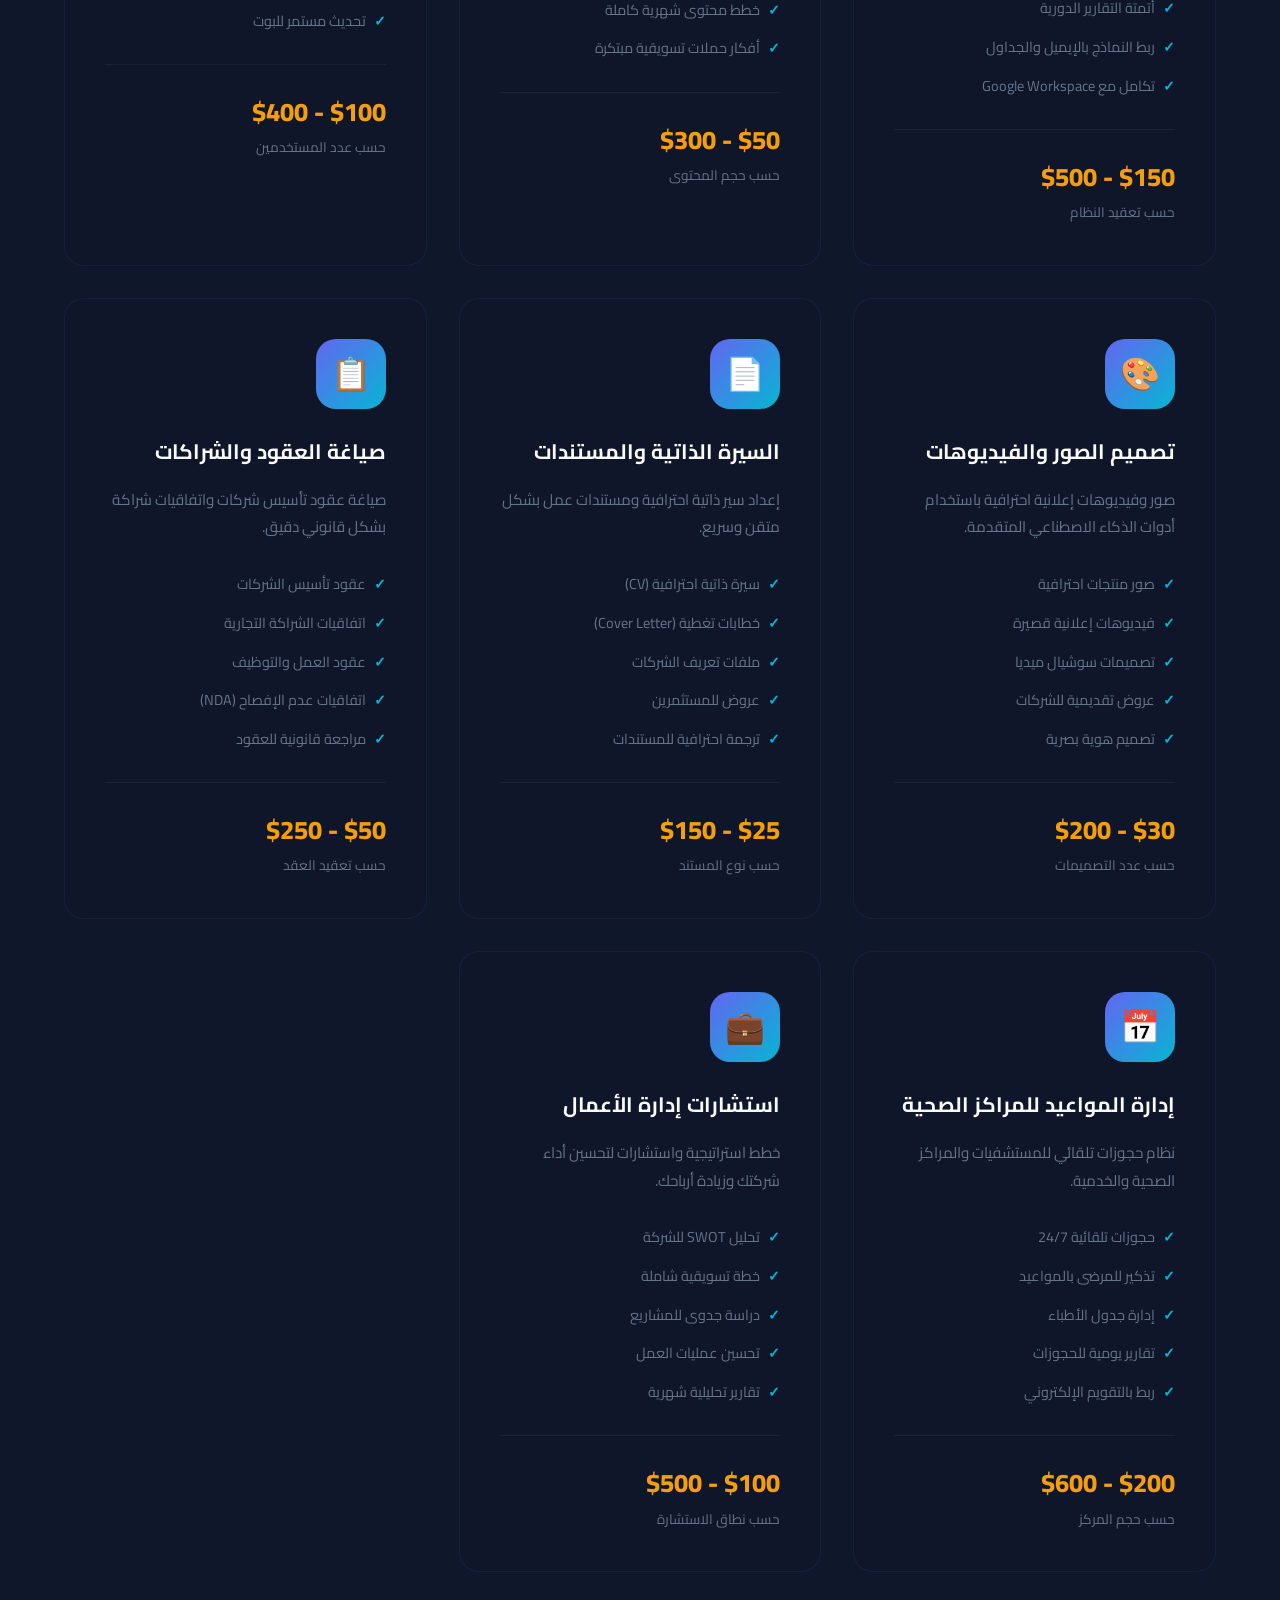
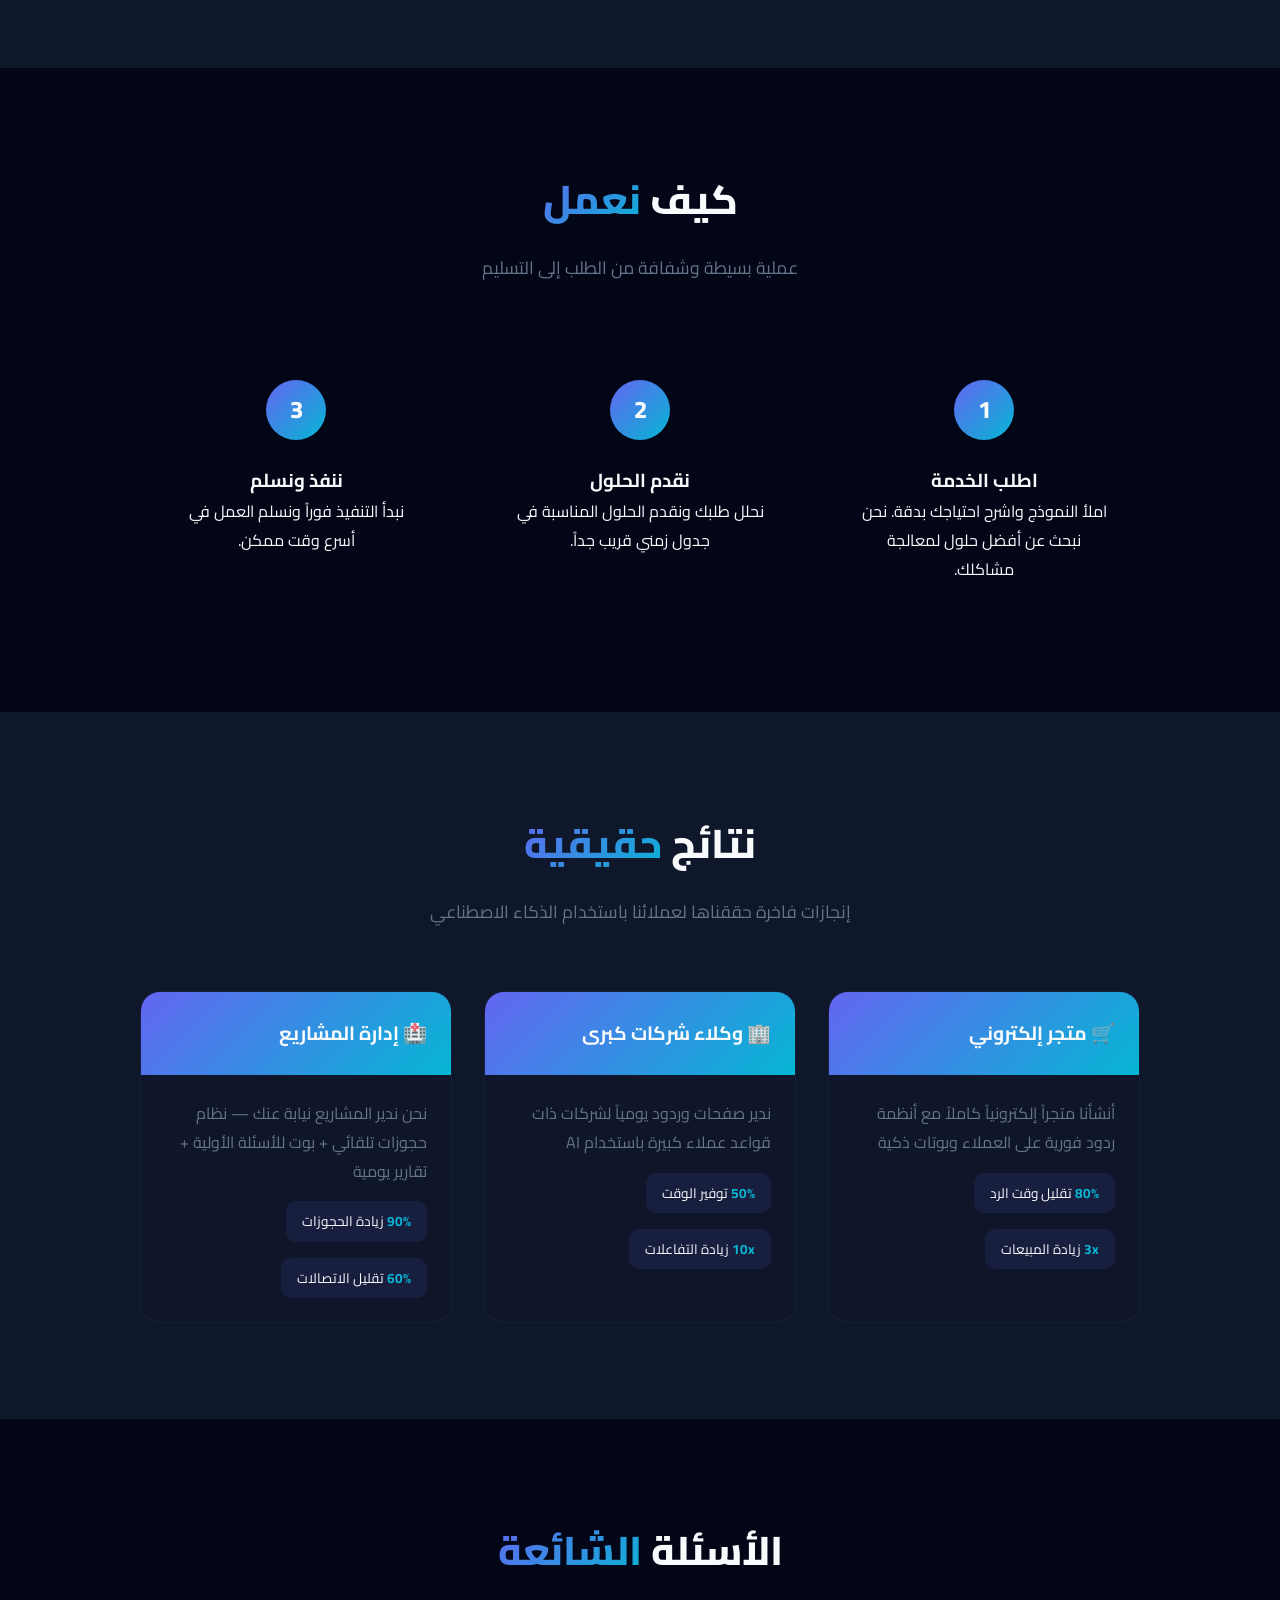
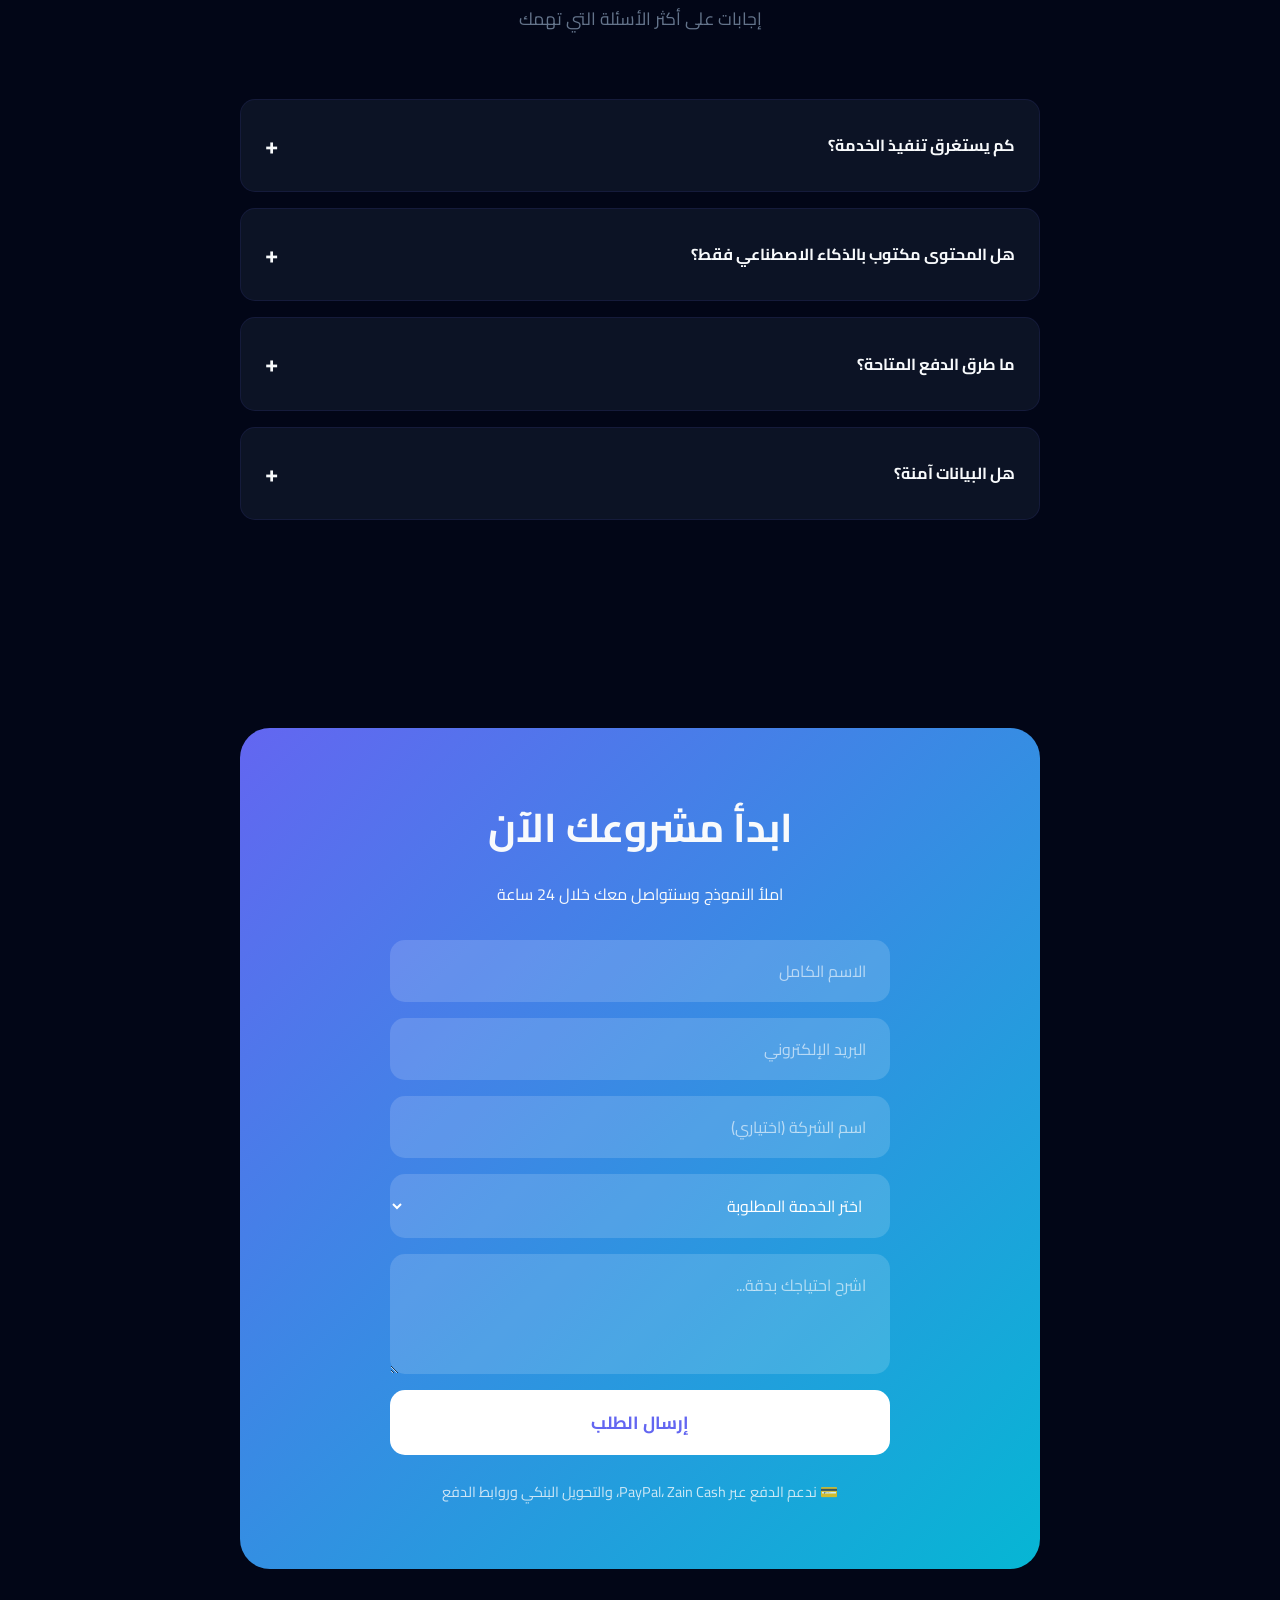
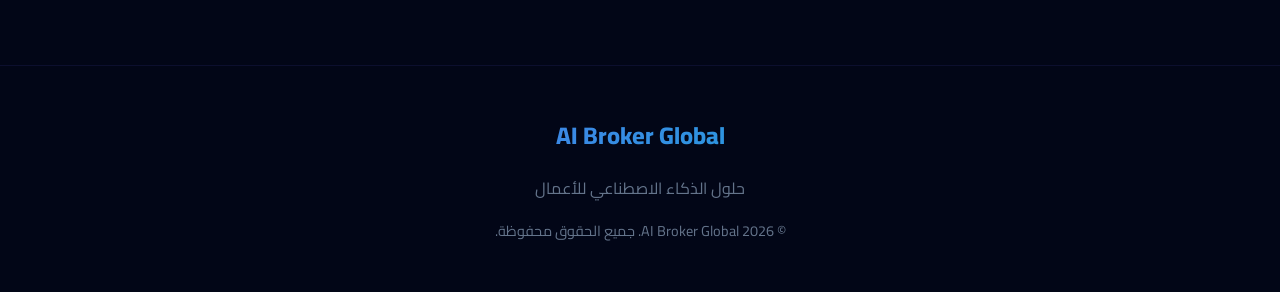
==== commit b50b30af: "Update to 8 services version" ====
--- a/index.html
+++ b/index.html
@@ -4,7 +4,6 @@
     <meta charset="UTF-8">
     <meta name="viewport" content="width=device-width, initial-scale=1.0">
     <title>AI Broker Global | حلول الذكاء الاصطناعي للأعمال</title>
-    <link rel="preconnect" href="https://fonts.googleapis.com">
     <link href="https://fonts.googleapis.com/css2?family=Cairo:wght@300;400;600;700;800&display=swap" rel="stylesheet">
     <style>
         :root {
@@ -17,57 +16,17 @@
             --light: #f8fafc;
             --gray: #64748b;
             --gradient: linear-gradient(135deg, #6366f1 0%, #06b6d4 100%);
-            --gradient-2: linear-gradient(135deg, #f59e0b 0%, #ef4444 100%);
-        }
-
-        * {
-            margin: 0;
-            padding: 0;
-            box-sizing: border-box;
-        }
+        }
+
+        * { margin: 0; padding: 0; box-sizing: border-box; }
 
         body {
             font-family: 'Cairo', sans-serif;
             background: var(--darker);
             color: var(--light);
             line-height: 1.8;
-            overflow-x: hidden;
-        }
-
-        /* Animations */
-        @keyframes fadeInUp {
-            from { opacity: 0; transform: translateY(40px); }
-            to { opacity: 1; transform: translateY(0); }
-        }
-
-        @keyframes float {
-            0%, 100% { transform: translateY(0); }
-            50% { transform: translateY(-20px); }
-        }
-
-        @keyframes pulse {
-            0%, 100% { box-shadow: 0 0 0 0 rgba(99, 102, 241, 0.4); }
-            50% { box-shadow: 0 0 0 20px rgba(99, 102, 241, 0); }
-        }
-
-        @keyframes gradientShift {
-            0% { background-position: 0% 50%; }
-            50% { background-position: 100% 50%; }
-            100% { background-position: 0% 50%; }
-        }
-
-        .animate {
-            animation: fadeInUp 0.8s ease forwards;
-            opacity: 0;
-        }
-
-        .delay-1 { animation-delay: 0.1s; }
-        .delay-2 { animation-delay: 0.2s; }
-        .delay-3 { animation-delay: 0.3s; }
-        .delay-4 { animation-delay: 0.4s; }
-        .delay-5 { animation-delay: 0.5s; }
-
-        /* Navigation */
+        }
+
         nav {
             position: fixed;
             top: 0;
@@ -77,9 +36,8 @@
             justify-content: space-between;
             align-items: center;
             z-index: 1000;
-            background: rgba(2, 6, 23, 0.8);
+            background: rgba(2, 6, 23, 0.9);
             backdrop-filter: blur(20px);
-            border-bottom: 1px solid rgba(99, 102, 241, 0.1);
         }
 
         .logo {
@@ -88,7 +46,6 @@
             background: var(--gradient);
             -webkit-background-clip: text;
             -webkit-text-fill-color: transparent;
-            background-clip: text;
         }
 
         .nav-links {
@@ -101,28 +58,10 @@
             color: var(--gray);
             text-decoration: none;
             font-weight: 600;
-            transition: all 0.3s;
-            position: relative;
-        }
-
-        .nav-links a:hover {
-            color: var(--primary);
-        }
-
-        .nav-links a::after {
-            content: '';
-            position: absolute;
-            bottom: -5px;
-            right: 0;
-            width: 0;
-            height: 2px;
-            background: var(--gradient);
-            transition: width 0.3s;
-        }
-
-        .nav-links a:hover::after {
-            width: 100%;
-        }
+            transition: color 0.3s;
+        }
+
+        .nav-links a:hover { color: var(--primary); }
 
         .cta-nav {
             background: var(--gradient);
@@ -131,9 +70,6 @@
             border-radius: 50px;
         }
 
-        .cta-nav::after { display: none !important; }
-
-        /* Hero Section */
         .hero {
             min-height: 100vh;
             display: flex;
@@ -141,49 +77,6 @@
             justify-content: center;
             text-align: center;
             padding: 8rem 5% 4rem;
-            position: relative;
-            overflow: hidden;
-        }
-
-        .hero::before {
-            content: '';
-            position: absolute;
-            top: -50%;
-            right: -20%;
-            width: 600px;
-            height: 600px;
-            background: radial-gradient(circle, rgba(99, 102, 241, 0.15) 0%, transparent 70%);
-            border-radius: 50%;
-            animation: float 6s ease-in-out infinite;
-        }
-
-        .hero::after {
-            content: '';
-            position: absolute;
-            bottom: -30%;
-            left: -10%;
-            width: 500px;
-            height: 500px;
-            background: radial-gradient(circle, rgba(6, 182, 212, 0.1) 0%, transparent 70%);
-            border-radius: 50%;
-            animation: float 8s ease-in-out infinite reverse;
-        }
-
-        .hero-content {
-            position: relative;
-            z-index: 1;
-            max-width: 900px;
-        }
-
-        .badge {
-            display: inline-block;
-            background: rgba(99, 102, 241, 0.1);
-            border: 1px solid rgba(99, 102, 241, 0.3);
-            padding: 0.5rem 1.5rem;
-            border-radius: 50px;
-            font-size: 0.9rem;
-            color: var(--primary);
-            margin-bottom: 2rem;
         }
 
         .hero h1 {
@@ -197,7 +90,6 @@
             background: var(--gradient);
             -webkit-background-clip: text;
             -webkit-text-fill-color: transparent;
-            background-clip: text;
         }
 
         .hero p {
@@ -207,13 +99,6 @@
             max-width: 700px;
             margin-left: auto;
             margin-right: auto;
-        }
-
-        .hero-buttons {
-            display: flex;
-            gap: 1rem;
-            justify-content: center;
-            flex-wrap: wrap;
         }
 
         .btn {
@@ -226,12 +111,13 @@
             border: none;
             cursor: pointer;
             font-family: 'Cairo', sans-serif;
+            display: inline-block;
+            margin: 0.5rem;
         }
 
         .btn-primary {
             background: var(--gradient);
             color: white;
-            animation: pulse 2s infinite;
         }
 
         .btn-primary:hover {
@@ -245,38 +131,6 @@
             border: 2px solid rgba(255, 255, 255, 0.2);
         }
 
-        .btn-secondary:hover {
-            border-color: var(--primary);
-            color: var(--primary);
-        }
-
-        /* Stats */
-        .stats {
-            display: flex;
-            justify-content: center;
-            gap: 4rem;
-            margin-top: 4rem;
-            flex-wrap: wrap;
-        }
-
-        .stat-item {
-            text-align: center;
-        }
-
-        .stat-number {
-            font-size: 2.5rem;
-            font-weight: 800;
-            background: var(--gradient);
-            -webkit-background-clip: text;
-            -webkit-text-fill-color: transparent;
-        }
-
-        .stat-label {
-            color: var(--gray);
-            font-size: 0.9rem;
-        }
-
-        /* Section Styles */
         section {
             padding: 6rem 5%;
         }
@@ -305,14 +159,13 @@
             margin: 0 auto;
         }
 
-        /* Services */
         .services {
             background: var(--dark);
         }
 
         .services-grid {
             display: grid;
-            grid-template-columns: repeat(auto-fit, minmax(350px, 1fr));
+            grid-template-columns: repeat(auto-fit, minmax(300px, 1fr));
             gap: 2rem;
             max-width: 1200px;
             margin: 0 auto;
@@ -324,24 +177,6 @@
             border-radius: 20px;
             padding: 2.5rem;
             transition: all 0.4s;
-            position: relative;
-            overflow: hidden;
-        }
-
-        .service-card::before {
-            content: '';
-            position: absolute;
-            top: 0;
-            left: 0;
-            width: 100%;
-            height: 3px;
-            background: var(--gradient);
-            transform: scaleX(0);
-            transition: transform 0.4s;
-        }
-
-        .service-card:hover::before {
-            transform: scaleX(1);
         }
 
         .service-card:hover {
@@ -363,7 +198,7 @@
         }
 
         .service-card h3 {
-            font-size: 1.4rem;
+            font-size: 1.3rem;
             margin-bottom: 1rem;
             font-weight: 700;
         }
@@ -371,6 +206,7 @@
         .service-card p {
             color: var(--gray);
             margin-bottom: 1.5rem;
+            font-size: 0.95rem;
         }
 
         .service-features {
@@ -378,11 +214,12 @@
         }
 
         .service-features li {
-            padding: 0.5rem 0;
+            padding: 0.4rem 0;
             color: var(--gray);
             display: flex;
             align-items: center;
             gap: 0.5rem;
+            font-size: 0.9rem;
         }
 
         .service-features li::before {
@@ -398,7 +235,7 @@
         }
 
         .price-tag {
-            font-size: 1.8rem;
+            font-size: 1.6rem;
             font-weight: 800;
             color: var(--accent);
         }
@@ -406,11 +243,6 @@
         .price-note {
             color: var(--gray);
             font-size: 0.85rem;
-        }
-
-        /* How It Works */
-        .process {
-            background: var(--darker);
         }
 
         .process-steps {
@@ -427,7 +259,6 @@
             min-width: 250px;
             text-align: center;
             padding: 2rem;
-            position: relative;
         }
 
         .step-number {
@@ -441,22 +272,6 @@
             font-size: 1.5rem;
             font-weight: 800;
             margin: 0 auto 1.5rem;
-            position: relative;
-        }
-
-        .step h3 {
-            font-size: 1.2rem;
-            margin-bottom: 0.5rem;
-        }
-
-        .step p {
-            color: var(--gray);
-            font-size: 0.95rem;
-        }
-
-        /* Case Studies */
-        .cases {
-            background: var(--dark);
         }
 
         .cases-grid {
@@ -501,6 +316,7 @@
         .case-result {
             display: flex;
             gap: 1rem;
+            flex-wrap: wrap;
         }
 
         .result-item {
@@ -512,11 +328,6 @@
 
         .result-item strong {
             color: var(--secondary);
-        }
-
-        /* FAQ */
-        .faq {
-            background: var(--darker);
         }
 
         .faq-list {
@@ -568,43 +379,18 @@
             max-height: 200px;
         }
 
-        /* Contact */
-        .contact {
-            background: var(--dark);
-            text-align: center;
-        }
-
         .contact-box {
             background: var(--gradient);
             border-radius: 30px;
             padding: 4rem 2rem;
             max-width: 800px;
             margin: 0 auto;
-            position: relative;
-            overflow: hidden;
-        }
-
-        .contact-box::before {
-            content: '';
-            position: absolute;
-            top: -50%;
-            right: -20%;
-            width: 300px;
-            height: 300px;
-            background: rgba(255, 255, 255, 0.1);
-            border-radius: 50%;
+            text-align: center;
         }
 
         .contact-box h2 {
             font-size: 2.5rem;
             margin-bottom: 1rem;
-            position: relative;
-        }
-
-        .contact-box p {
-            margin-bottom: 2rem;
-            opacity: 0.9;
-            position: relative;
         }
 
         .contact-form {
@@ -612,8 +398,7 @@
             flex-direction: column;
             gap: 1rem;
             max-width: 500px;
-            margin: 0 auto;
-            position: relative;
+            margin: 2rem auto 0;
         }
 
         .contact-form input,
@@ -634,15 +419,6 @@
             color: rgba(255, 255, 255, 0.6);
         }
 
-        .contact-form select {
-            color: rgba(255, 255, 255, 0.8);
-        }
-
-        .contact-form select option {
-            background: var(--dark);
-            color: var(--light);
-        }
-
         .contact-form textarea {
             min-height: 120px;
             resize: vertical;
@@ -658,27 +434,8 @@
             font-size: 1.1rem;
             font-weight: 700;
             cursor: pointer;
-            transition: all 0.3s;
-        }
-
-        .contact-form button:hover {
-            transform: translateY(-3px);
-            box-shadow: 0 10px 30px rgba(0, 0, 0, 0.2);
-        }
-
-        .payment-note {
-            margin-top: 1.5rem;
-            font-size: 0.9rem;
-            opacity: 0.8;
-        }
-
-        .payment-note img {
-            height: 30px;
-            margin: 0 5px;
-            vertical-align: middle;
-        }
-
-        /* Footer */
+        }
+
         footer {
             background: var(--darker);
             padding: 3rem 5%;
@@ -695,119 +452,22 @@
             margin-bottom: 1rem;
         }
 
-        .footer-links {
-            display: flex;
-            justify-content: center;
-            gap: 2rem;
-            margin: 1.5rem 0;
-            flex-wrap: wrap;
-        }
-
-        .footer-links a {
-            color: var(--gray);
-            text-decoration: none;
-            transition: color 0.3s;
-        }
-
-        .footer-links a:hover {
-            color: var(--primary);
-        }
-
-        .social-links {
-            display: flex;
-            justify-content: center;
-            gap: 1rem;
-            margin: 1.5rem 0;
-        }
-
-        .social-links a {
-            width: 45px;
-            height: 45px;
-            border-radius: 50%;
-            background: rgba(99, 102, 241, 0.1);
-            display: flex;
-            align-items: center;
-            justify-content: center;
-            color: var(--primary);
-            text-decoration: none;
-            font-size: 1.2rem;
-            transition: all 0.3s;
-            border: 1px solid rgba(99, 102, 241, 0.2);
-        }
-
-        .social-links a:hover {
-            background: var(--gradient);
-            color: white;
-            transform: translateY(-3px);
-        }
-
-        .copyright {
-            color: var(--gray);
-            font-size: 0.9rem;
-        }
-
-        /* Mobile Menu */
         .menu-toggle {
             display: none;
             font-size: 1.5rem;
             cursor: pointer;
-            color: var(--light);
-        }
-
-        /* Responsive */
+        }
+
         @media (max-width: 768px) {
-            .nav-links {
-                display: none;
-                position: absolute;
-                top: 100%;
-                right: 0;
-                width: 100%;
-                background: var(--darker);
-                flex-direction: column;
-                padding: 1rem;
-                gap: 1rem;
-            }
-
-            .nav-links.active {
-                display: flex;
-            }
-
-            .menu-toggle {
-                display: block;
-            }
-
-            .hero h1 {
-                font-size: 2rem;
-            }
-
-            .stats {
-                gap: 2rem;
-            }
-
-            .services-grid {
-                grid-template-columns: 1fr;
-            }
-
-            .process-steps {
-                flex-direction: column;
-            }
-        }
-
-        /* Scroll animations */
-        .scroll-reveal {
-            opacity: 0;
-            transform: translateY(30px);
-            transition: all 0.8s ease;
-        }
-
-        .scroll-reveal.visible {
-            opacity: 1;
-            transform: translateY(0);
+            .nav-links { display: none; }
+            .menu-toggle { display: block; }
+            .services-grid { grid-template-columns: 1fr; }
+            .process-steps { flex-direction: column; }
+            .cases-grid { grid-template-columns: 1fr; }
         }
     </style>
 </head>
 <body>
-    <!-- Navigation -->
     <nav>
         <div class="logo">AI Broker Global</div>
         <div class="menu-toggle" onclick="toggleMenu()">☰</div>
@@ -820,49 +480,24 @@
         </ul>
     </nav>
 
-    <!-- Hero Section -->
     <section class="hero">
-        <div class="hero-content">
-            <div class="badge animate">🚀 نقدم حلول الذكاء الاصطناعي للأعمال</div>
-            <h1 class="animate delay-1">
-                حوّل عملك مع<br>
-                <span>الذكاء الاصطناعي</span>
-            </h1>
-            <p class="animate delay-2">
-                نبني لك أنظمة ذكية تُشغّل أعمالك تلقائياً — من أتمتة العمليات إلى المحتوى التسويقي والشات بوتات الذكية
-            </p>
-            <div class="hero-buttons animate delay-3">
-                <a href="#contact" class="btn btn-primary">ابدأ مشروعك الآن</a>
-                <a href="#services" class="btn btn-secondary">اكتشف خدماتنا</a>
-            </div>
-            <div class="stats animate delay-4">
-                <div class="stat-item">
-                    <div class="stat-number">3</div>
-                    <div class="stat-label">خدمات أساسية</div>
-                </div>
-                <div class="stat-item">
-                    <div class="stat-number">24h</div>
-                    <div class="stat-label">وقت التنفيذ</div>
-                </div>
-                <div class="stat-item">
-                    <div class="stat-number">100%</div>
-                    <div class="stat-label">ذكاء اصطناعي</div>
-                </div>
-            </div>
+        <div>
+            <h1>حوّل عملك مع<br><span>الذكاء الاصطناعي</span></h1>
+            <p>نبني لك أنظمة ذكية تُشغّل أعمالك تلقائياً</p>
+            <a href="#contact" class="btn btn-primary">ابدأ مشروعك الآن</a>
+            <a href="#services" class="btn btn-secondary">اكتشف خدماتنا</a>
         </div>
     </section>
 
-    <!-- Services Section -->
     <section class="services" id="services">
-        <div class="section-header scroll-reveal">
+        <div class="section-header">
             <h2>خدماتنا <span>الأساسية</span></h2>
-            <p>ثلاث خدمات قوية نبدأ بها رحلتك نحو التحول الرقمي بالذكاء الاصطناعي</p>
+            <p>خدمات قوية نبدأ بها رحلتك نحو التحول الرقمي بالذكاء الاصطناعي</p>
         </div>
         <div class="services-grid">
-            <!-- Service 1 -->
-            <div class="service-card scroll-reveal">
+            <div class="service-card">
                 <div class="service-icon">⚙️</div>
-                <h3>أتمتة الأعمال بالذكاء الاصطناعي</h3>
+                <h3>إجعل الذكاء الاصطناعي يعمل بدلاً عنك</h3>
                 <p>أنظمة ذكية تُشغّل عملك تلقائياً — ردود العملاء، التقارير، المتابعة، وربط النماذج بالإيميل والجداول.</p>
                 <ul class="service-features">
                     <li>تنظيم ردود العملاء تلقائياً</li>
@@ -872,13 +507,12 @@
                     <li>تكامل مع Google Workspace</li>
                 </ul>
                 <div class="service-price">
-                    <div class="price-tag">$500 - $2,000</div>
+                    <div class="price-tag">$150 - $500</div>
                     <div class="price-note">حسب تعقيد النظام</div>
                 </div>
             </div>
 
-            <!-- Service 2 -->
-            <div class="service-card scroll-reveal">
+            <div class="service-card">
                 <div class="service-icon">📝</div>
                 <h3>المحتوى والتسويق الذكي</h3>
                 <p>محتوى تسويقي احترافي يُنتج بالذكاء الاصطناعي ويُراجع بخبرة بشرية — منشورات، مقالات، خطط تسويقية.</p>
@@ -890,13 +524,12 @@
                     <li>أفكار حملات تسويقية مبتكرة</li>
                 </ul>
                 <div class="service-price">
-                    <div class="price-tag">$200 - $1,000</div>
+                    <div class="price-tag">$50 - $300</div>
                     <div class="price-note">حسب حجم المحتوى</div>
                 </div>
             </div>
 
-            <!-- Service 3 -->
-            <div class="service-card scroll-reveal">
+            <div class="service-card">
                 <div class="service-icon">🤖</div>
                 <h3>شات بوتات ذكية للشركات</h3>
                 <p>بوتات ذكية ترد على عملائك 24/7 — مخصصة لنشاطك التجاري وتتعلم مع كل محادثة.</p>
@@ -908,77 +541,160 @@
                     <li>تحديث مستمر للبوت</li>
                 </ul>
                 <div class="service-price">
-                    <div class="price-tag">$300 - $1,500</div>
+                    <div class="price-tag">$100 - $400</div>
                     <div class="price-note">حسب عدد المستخدمين</div>
                 </div>
             </div>
+
+            <div class="service-card">
+                <div class="service-icon">🎨</div>
+                <h3>تصميم الصور والفيديوهات</h3>
+                <p>صور وفيديوهات إعلانية احترافية باستخدام أدوات الذكاء الاصطناعي المتقدمة.</p>
+                <ul class="service-features">
+                    <li>صور منتجات احترافية</li>
+                    <li>فيديوهات إعلانية قصيرة</li>
+                    <li>تصميمات سوشيال ميديا</li>
+                    <li>عروض تقديمية للشركات</li>
+                    <li>تصميم هوية بصرية</li>
+                </ul>
+                <div class="service-price">
+                    <div class="price-tag">$30 - $200</div>
+                    <div class="price-note">حسب عدد التصميمات</div>
+                </div>
+            </div>
+
+            <div class="service-card">
+                <div class="service-icon">📄</div>
+                <h3>السيرة الذاتية والمستندات</h3>
+                <p>إعداد سير ذاتية احترافية ومستندات عمل بشكل متقن وسريع.</p>
+                <ul class="service-features">
+                    <li>سيرة ذاتية احترافية (CV)</li>
+                    <li>خطابات تغطية (Cover Letter)</li>
+                    <li>ملفات تعريف الشركات</li>
+                    <li>عروض للمستثمرين</li>
+                    <li>ترجمة احترافية للمستندات</li>
+                </ul>
+                <div class="service-price">
+                    <div class="price-tag">$25 - $150</div>
+                    <div class="price-note">حسب نوع المستند</div>
+                </div>
+            </div>
+
+            <div class="service-card">
+                <div class="service-icon">📋</div>
+                <h3>صياغة العقود والشراكات</h3>
+                <p>صياغة عقود تأسيس شركات واتفاقيات شراكة بشكل قانوني دقيق.</p>
+                <ul class="service-features">
+                    <li>عقود تأسيس الشركات</li>
+                    <li>اتفاقيات الشراكة التجارية</li>
+                    <li>عقود العمل والتوظيف</li>
+                    <li>اتفاقيات عدم الإفصاح (NDA)</li>
+                    <li>مراجعة قانونية للعقود</li>
+                </ul>
+                <div class="service-price">
+                    <div class="price-tag">$50 - $250</div>
+                    <div class="price-note">حسب تعقيد العقد</div>
+                </div>
+            </div>
+
+            <div class="service-card">
+                <div class="service-icon">📅</div>
+                <h3>إدارة المواعيد للمراكز الصحية</h3>
+                <p>نظام حجوزات تلقائي للمستشفيات والمراكز الصحية والخدمية.</p>
+                <ul class="service-features">
+                    <li>حجوزات تلقائية 24/7</li>
+                    <li>تذكير للمرضى بالمواعيد</li>
+                    <li>إدارة جدول الأطباء</li>
+                    <li>تقارير يومية للحجوزات</li>
+                    <li>ربط بالتقويم الإلكتروني</li>
+                </ul>
+                <div class="service-price">
+                    <div class="price-tag">$200 - $600</div>
+                    <div class="price-note">حسب حجم المركز</div>
+                </div>
+            </div>
+
+            <div class="service-card">
+                <div class="service-icon">💼</div>
+                <h3>استشارات إدارة الأعمال</h3>
+                <p>خطط استراتيجية واستشارات لتحسين أداء شركتك وزيادة أرباحك.</p>
+                <ul class="service-features">
+                    <li>تحليل SWOT للشركة</li>
+                    <li>خطة تسويقية شاملة</li>
+                    <li>دراسة جدوى للمشاريع</li>
+                    <li>تحسين عمليات العمل</li>
+                    <li>تقارير تحليلية شهرية</li>
+                </ul>
+                <div class="service-price">
+                    <div class="price-tag">$100 - $500</div>
+                    <div class="price-note">حسب نطاق الاستشارة</div>
+                </div>
+            </div>
         </div>
     </section>
 
-    <!-- How It Works -->
-    <section class="process" id="process">
-        <div class="section-header scroll-reveal">
+    <section id="process">
+        <div class="section-header">
             <h2>كيف <span>نعمل</span></h2>
             <p>عملية بسيطة وشفافة من الطلب إلى التسليم</p>
         </div>
         <div class="process-steps">
-            <div class="step scroll-reveal">
+            <div class="step">
                 <div class="step-number">1</div>
                 <h3>اطلب الخدمة</h3>
-                <p>املأ النموذج واختر الخدمة المناسبة لك. سنراجع طلبك خلال 24 ساعة.</p>
-            </div>
-            <div class="step scroll-reveal">
+                <p>املأ النموذج واشرح احتياجك بدقة. نحن نبحث عن أفضل حلول لمعالجة مشاكلك.</p>
+            </div>
+            <div class="step">
                 <div class="step-number">2</div>
-                <h3>نناقش التفاصيل</h3>
-                <p>نتحدث عن احتياجاتك بدقة ونحدد النطاق والجدول الزمني والسعر النهائي.</p>
-            </div>
-            <div class="step scroll-reveal">
+                <h3>نقدم الحلول</h3>
+                <p>نحلل طلبك ونقدم الحلول المناسبة في جدول زمني قريب جداً.</p>
+            </div>
+            <div class="step">
                 <div class="step-number">3</div>
                 <h3>ننفذ ونسلم</h3>
-                <p>نبني حلك بالذكاء الاصطناعي، نراجعه معك، ونسلمه جاهزاً للعمل.</p>
+                <p>نبدأ التنفيذ فوراً ونسلم العمل في أسرع وقت ممكن.</p>
             </div>
         </div>
     </section>
 
-    <!-- Case Studies -->
-    <section class="cases" id="cases">
-        <div class="section-header scroll-reveal">
-            <h2>نماذج <span>أعمالنا</span></h2>
-            <p>نتائج حقيقية حققناها لعملائنا باستخدام الذكاء الاصطناعي</p>
+    <section class="cases" id="cases" style="background: var(--dark);">
+        <div class="section-header">
+            <h2>نتائج <span>حقيقية</span></h2>
+            <p>إنجازات فاخرة حققناها لعملائنا باستخدام الذكاء الاصطناعي</p>
         </div>
         <div class="cases-grid">
-            <div class="case-card scroll-reveal">
+            <div class="case-card">
                 <div class="case-header">
-                    <h4>🏪 متجر إلكتروني</h4>
+                    <h4>🛒 متجر إلكتروني</h4>
                 </div>
                 <div class="case-body">
-                    <p>أتمتة نظام ردود العملاء وإنشاء بوت ذكي للأسئلة المتكررة</p>
+                    <p>أنشأنا متجراً إلكترونياً كاملاً مع أنظمة ردود فورية على العملاء وبوتات ذكية</p>
                     <div class="case-result">
                         <div class="result-item"><strong>80%</strong> تقليل وقت الرد</div>
                         <div class="result-item"><strong>3x</strong> زيادة المبيعات</div>
                     </div>
                 </div>
             </div>
-            <div class="case-card scroll-reveal">
+            <div class="case-card">
                 <div class="case-header">
-                    <h4>📱 وكالة تسويق</h4>
+                    <h4>🏢 وكلاء شركات كبرى</h4>
                 </div>
                 <div class="case-body">
-                    <p>إنتاج 30 منشوراً أسبوعياً باستخدام AI + خطة محتوى شهرية</p>
+                    <p>ندير صفحات وردود يومياً لشركات ذات قواعد عملاء كبيرة باستخدام AI</p>
                     <div class="case-result">
                         <div class="result-item"><strong>50%</strong> توفير الوقت</div>
-                        <div class="result-item"><strong>2x</strong> تفاعل أكثر</div>
+                        <div class="result-item"><strong>10x</strong> زيادة التفاعلات</div>
                     </div>
                 </div>
             </div>
-            <div class="case-card scroll-reveal">
+            <div class="case-card">
                 <div class="case-header">
-                    <h4>🏥 عيادة طبية</h4>
+                    <h4>🏥 إدارة المشاريع</h4>
                 </div>
                 <div class="case-body">
-                    <p>نظام حجز تلقائي + بوت للأسئلة الأولية + تقارير يومية</p>
+                    <p>نحن ندير المشاريع نيابة عنك — نظام حجوزات تلقائي + بوت للأسئلة الأولية + تقارير يومية</p>
                     <div class="case-result">
-                        <div class="result-item"><strong>90%</strong> أتمتة الحجوزات</div>
+                        <div class="result-item"><strong>90%</strong> زيادة الحجوزات</div>
                         <div class="result-item"><strong>60%</strong> تقليل الاتصالات</div>
                     </div>
                 </div>
@@ -986,23 +702,22 @@
         </div>
     </section>
 
-    <!-- FAQ -->
     <section class="faq" id="faq">
-        <div class="section-header scroll-reveal">
+        <div class="section-header">
             <h2>الأسئلة <span>الشائعة</span></h2>
             <p>إجابات على أكثر الأسئلة التي تهمك</p>
         </div>
         <div class="faq-list">
-            <div class="faq-item scroll-reveal">
+            <div class="faq-item">
                 <div class="faq-question" onclick="toggleFaq(this)">
                     <span>كم يستغرق تنفيذ الخدمة؟</span>
                     <span class="faq-icon">+</span>
                 </div>
                 <div class="faq-answer">
-                    تعتمد على الخدمة: المحتوى التسويقي من 1-3 أيام، الأتمتة من 2-5 أيام، والشات بوت من 2-4 أيام. نحدد الجدول الزمني بدقة قبل البدء.
-                </div>
-            </div>
-            <div class="faq-item scroll-reveal">
+                    وقت التنفيذ يعتمد على الخدمة المطلوبة من عملائنا، ونحن نعمل طوال الوقت على تنفيذ الخدمة المطلوبة بأفضل شكل وفي أسرع وقت.
+                </div>
+            </div>
+            <div class="faq-item">
                 <div class="faq-question" onclick="toggleFaq(this)">
                     <span>هل المحتوى مكتوب بالذكاء الاصطناعي فقط؟</span>
                     <span class="faq-icon">+</span>
@@ -1011,25 +726,16 @@
                     نستخدم AI لإنتاج المحتوى الأولي ثم نراجعه ونحسنه يدوياً لضمان الجودة والدقة والتناسب مع هوية علامتك التجارية.
                 </div>
             </div>
-            <div class="faq-item scroll-reveal">
+            <div class="faq-item">
                 <div class="faq-question" onclick="toggleFaq(this)">
                     <span>ما طرق الدفع المتاحة؟</span>
                     <span class="faq-icon">+</span>
                 </div>
                 <div class="faq-answer">
-                    ندعم الدفع عبر Zain Cash، PayPal، والتحويل البنكي. الدفع يكون على مرحلتين: 50% مقدم و50% عند التسليم.
-                </div>
-            </div>
-            <div class="faq-item scroll-reveal">
-                <div class="faq-question" onclick="toggleFaq(this)">
-                    <span>هل يمكن تعديل النتيجة بعد التسليم؟</span>
-                    <span class="faq-icon">+</span>
-                </div>
-                <div class="faq-answer">
-                    نعم! نقدم جولتين من التعديلات المجانية بعد التسليم. هدفنا رضاك التام عن النتيجة النهائية.
-                </div>
-            </div>
-            <div class="faq-item scroll-reveal">
+                    ندعم الدفع عبر PayPal، Zain Cash، والتحويل البنكي وروابط الدفع.
+                </div>
+            </div>
+            <div class="faq-item">
                 <div class="faq-question" onclick="toggleFaq(this)">
                     <span>هل البيانات آمنة؟</span>
                     <span class="faq-icon">+</span>
@@ -1041,9 +747,8 @@
         </div>
     </section>
 
-    <!-- Contact Section -->
     <section class="contact" id="contact">
-        <div class="contact-box scroll-reveal">
+        <div class="contact-box">
             <h2>ابدأ مشروعك الآن</h2>
             <p>املأ النموذج وسنتواصل معك خلال 24 ساعة</p>
             <form class="contact-form" onsubmit="handleSubmit(event)">
@@ -1052,105 +757,56 @@
                 <input type="text" placeholder="اسم الشركة (اختياري)">
                 <select required>
                     <option value="">اختر الخدمة المطلوبة</option>
-                    <option value="automation">أتمتة الأعمال بالذكاء الاصطناعي</option>
+                    <option value="automation">إجعل الذكاء الاصطناعي يعمل بدلاً عنك</option>
                     <option value="content">المحتوى والتسويق الذكي</option>
                     <option value="chatbot">شات بوتات ذكية</option>
+                    <option value="design">تصميم الصور والفيديوهات</option>
+                    <option value="cv">السيرة الذاتية والمستندات</option>
+                    <option value="contracts">صياغة العقود والشراكات</option>
+                    <option value="medical">إدارة المواعيد للمراكز الصحية</option>
+                    <option value="consulting">استشارات إدارة الأعمال</option>
                     <option value="other">خدمة أخرى / استشارة</option>
                 </select>
-                <textarea placeholder="صف احتياجاتك باختصار..."></textarea>
+                <textarea placeholder="اشرح احتياجك بدقة..."></textarea>
                 <button type="submit">إرسال الطلب</button>
             </form>
-            <div class="payment-note">
-                💳 الدفع عبر Zain Cash | PayPal | تحويل بنكي
-            </div>
+            <p style="margin-top: 1.5rem; font-size: 0.9rem; opacity: 0.8;">
+                💳 ندعم الدفع عبر PayPal، Zain Cash، والتحويل البنكي وروابط الدفع
+            </p>
         </div>
     </section>
 
-    <!-- Footer -->
     <footer>
         <div class="footer-logo">AI Broker Global</div>
         <p style="color: var(--gray); margin-bottom: 1rem;">حلول الذكاء الاصطناعي للأعمال</p>
-        <div class="footer-links">
-            <a href="#services">الخدمات</a>
-            <a href="#process">كيف نعمل</a>
-            <a href="#cases">أعمالنا</a>
-            <a href="#faq">الأسئلة</a>
-            <a href="#contact">تواصل معنا</a>
-        </div>
-        <div class="social-links">
-            <a href="#" title="WhatsApp">📱</a>
-            <a href="#" title="LinkedIn">💼</a>
-            <a href="#" title="Twitter/X">𝕏</a>
-            <a href="#" title="Email">✉️</a>
-        </div>
-        <div class="copyright">
+        <div style="color: var(--gray); font-size: 0.9rem;">
             © 2026 AI Broker Global. جميع الحقوق محفوظة.
         </div>
     </footer>
 
     <script>
-        // Mobile Menu Toggle
         function toggleMenu() {
             document.getElementById('navLinks').classList.toggle('active');
         }
 
-        // FAQ Toggle
         function toggleFaq(element) {
             const item = element.parentElement;
             const isActive = item.classList.contains('active');
-
-            // Close all
             document.querySelectorAll('.faq-item').forEach(i => i.classList.remove('active'));
-
-            // Open clicked if wasn't active
-            if (!isActive) {
-                item.classList.add('active');
-            }
-        }
-
-        // Scroll Reveal
-        const observerOptions = {
-            threshold: 0.1,
-            rootMargin: '0px 0px -50px 0px'
-        };
-
-        const observer = new IntersectionObserver((entries) => {
-            entries.forEach(entry => {
-                if (entry.isIntersecting) {
-                    entry.target.classList.add('visible');
-                }
-            });
-        }, observerOptions);
-
-        document.querySelectorAll('.scroll-reveal').forEach(el => observer.observe(el));
-
-        // Smooth Scroll
+            if (!isActive) item.classList.add('active');
+        }
+
+        function handleSubmit(e) {
+            e.preventDefault();
+            alert('تم استلام طلبك! سنتواصل معك خلال 24 ساعة.');
+            e.target.reset();
+        }
+
         document.querySelectorAll('a[href^="#"]').forEach(anchor => {
             anchor.addEventListener('click', function(e) {
                 e.preventDefault();
-                const target = document.querySelector(this.getAttribute('href'));
-                if (target) {
-                    target.scrollIntoView({ behavior: 'smooth', block: 'start' });
-                    document.getElementById('navLinks').classList.remove('active');
-                }
+                document.querySelector(this.getAttribute('href')).scrollIntoView({ behavior: 'smooth' });
             });
-        });
-
-        // Form Submit
-        function handleSubmit(e) {
-            e.preventDefault();
-            alert('تم استلام طلبك! سنتواصل معك خلال 24 ساعة.\n\nللدفع السريع عبر Zain Cash: [رقمك هنا]');
-            e.target.reset();
-        }
-
-        // Navbar Background on Scroll
-        window.addEventListener('scroll', () => {
-            const nav = document.querySelector('nav');
-            if (window.scrollY > 50) {
-                nav.style.background = 'rgba(2, 6, 23, 0.95)';
-            } else {
-                nav.style.background = 'rgba(2, 6, 23, 0.8)';
-            }
         });
     </script>
 </body>
